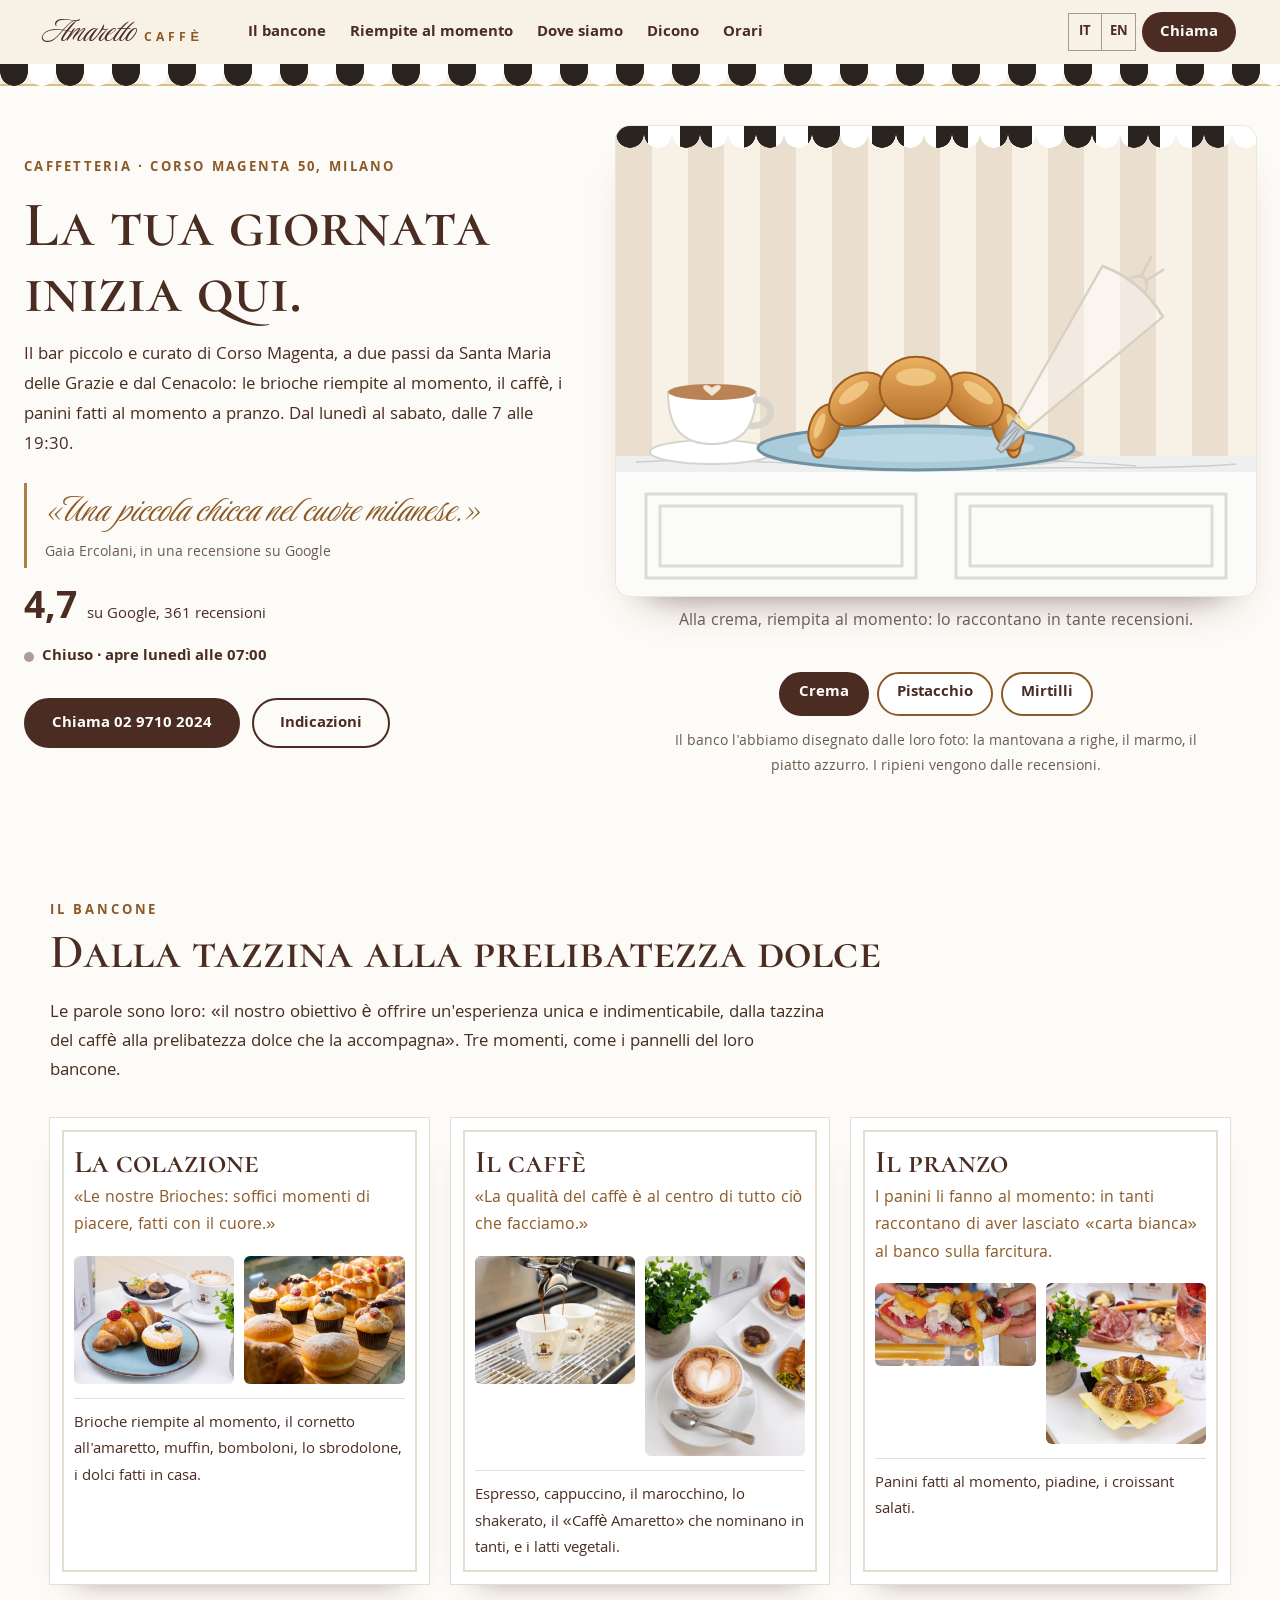
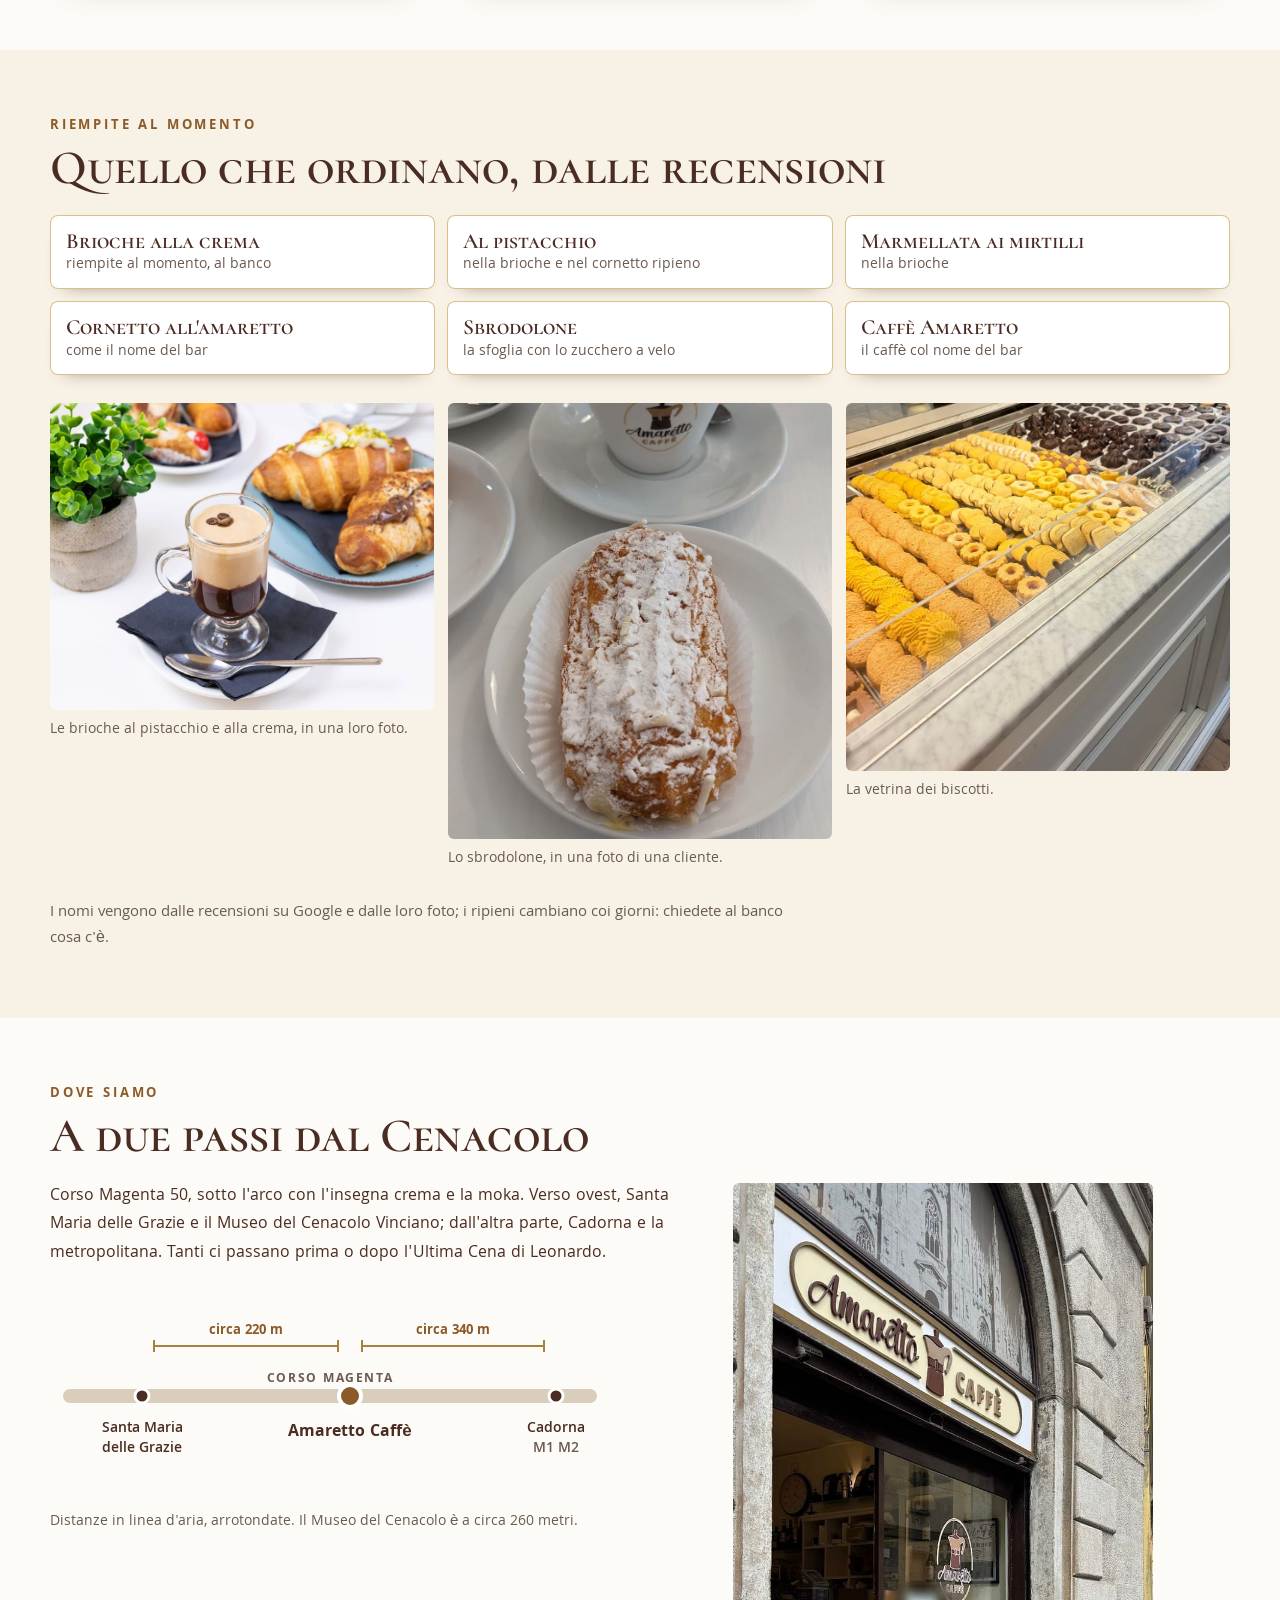
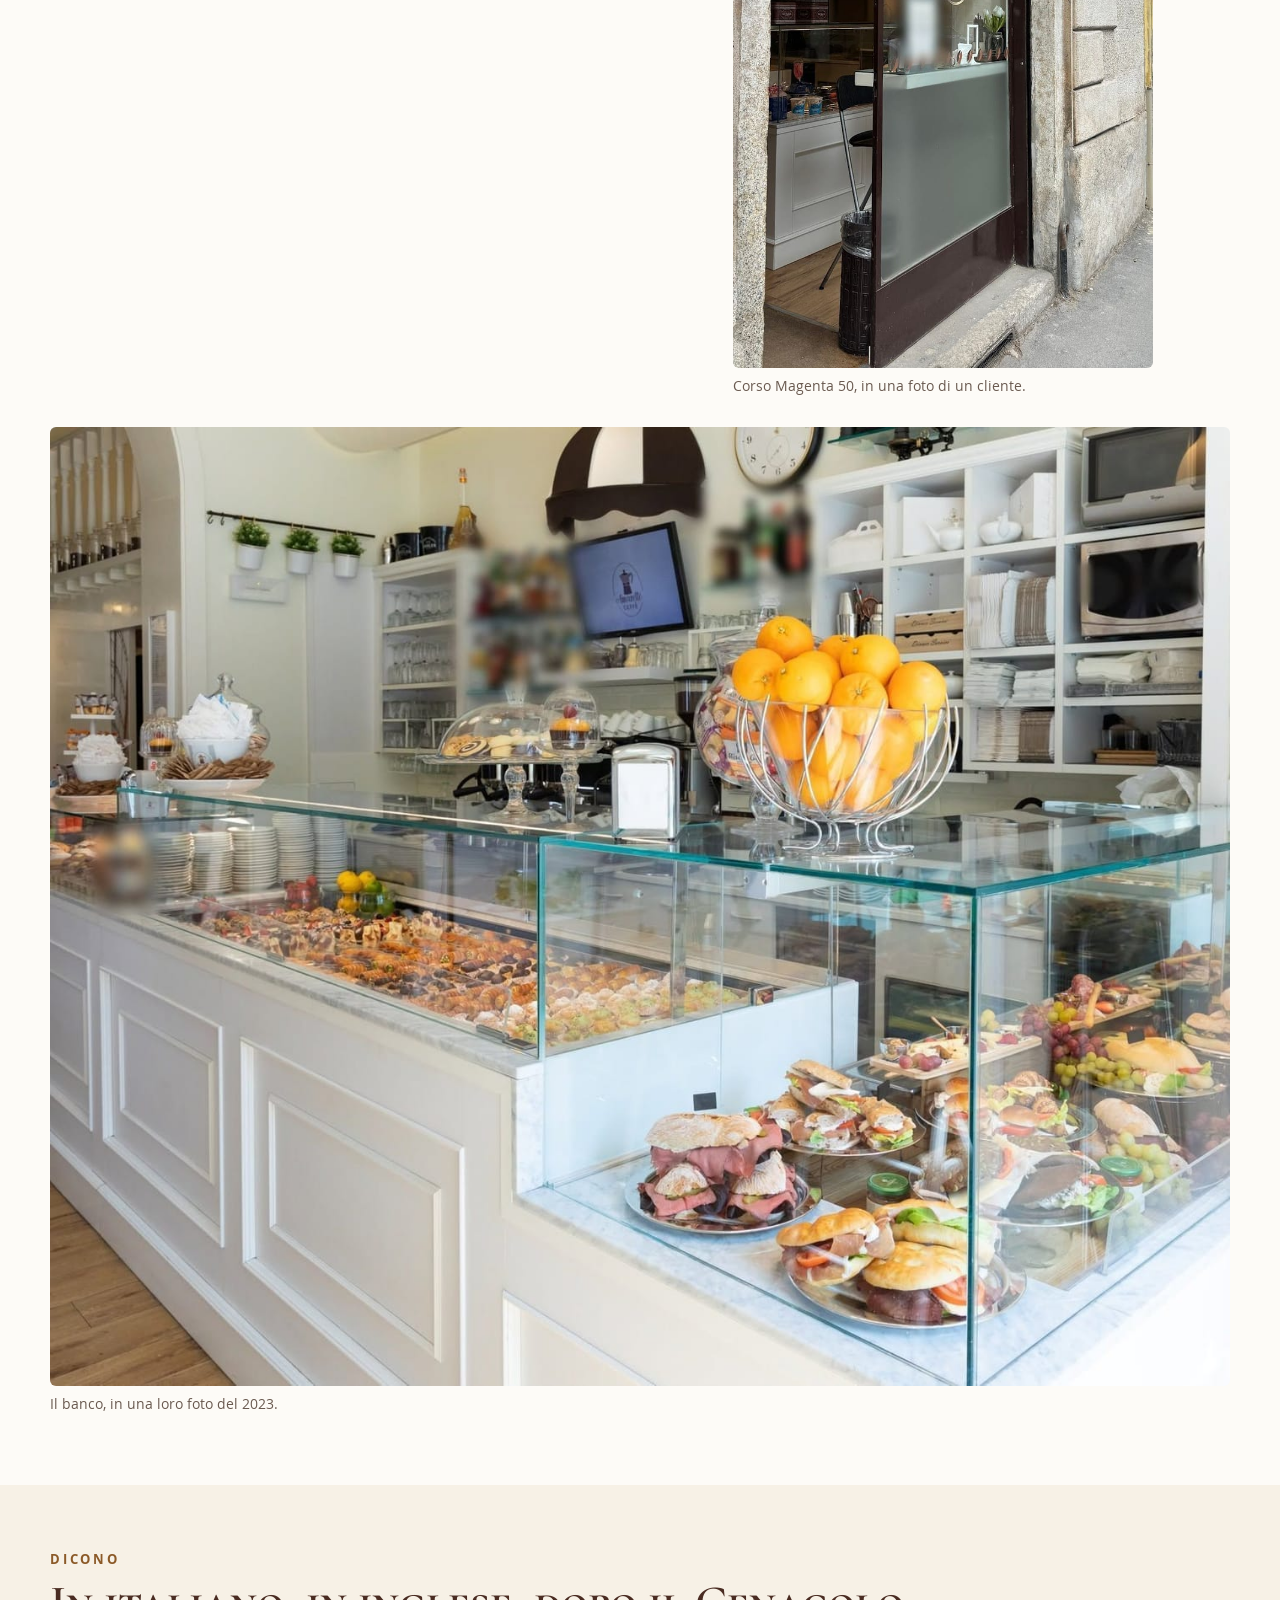
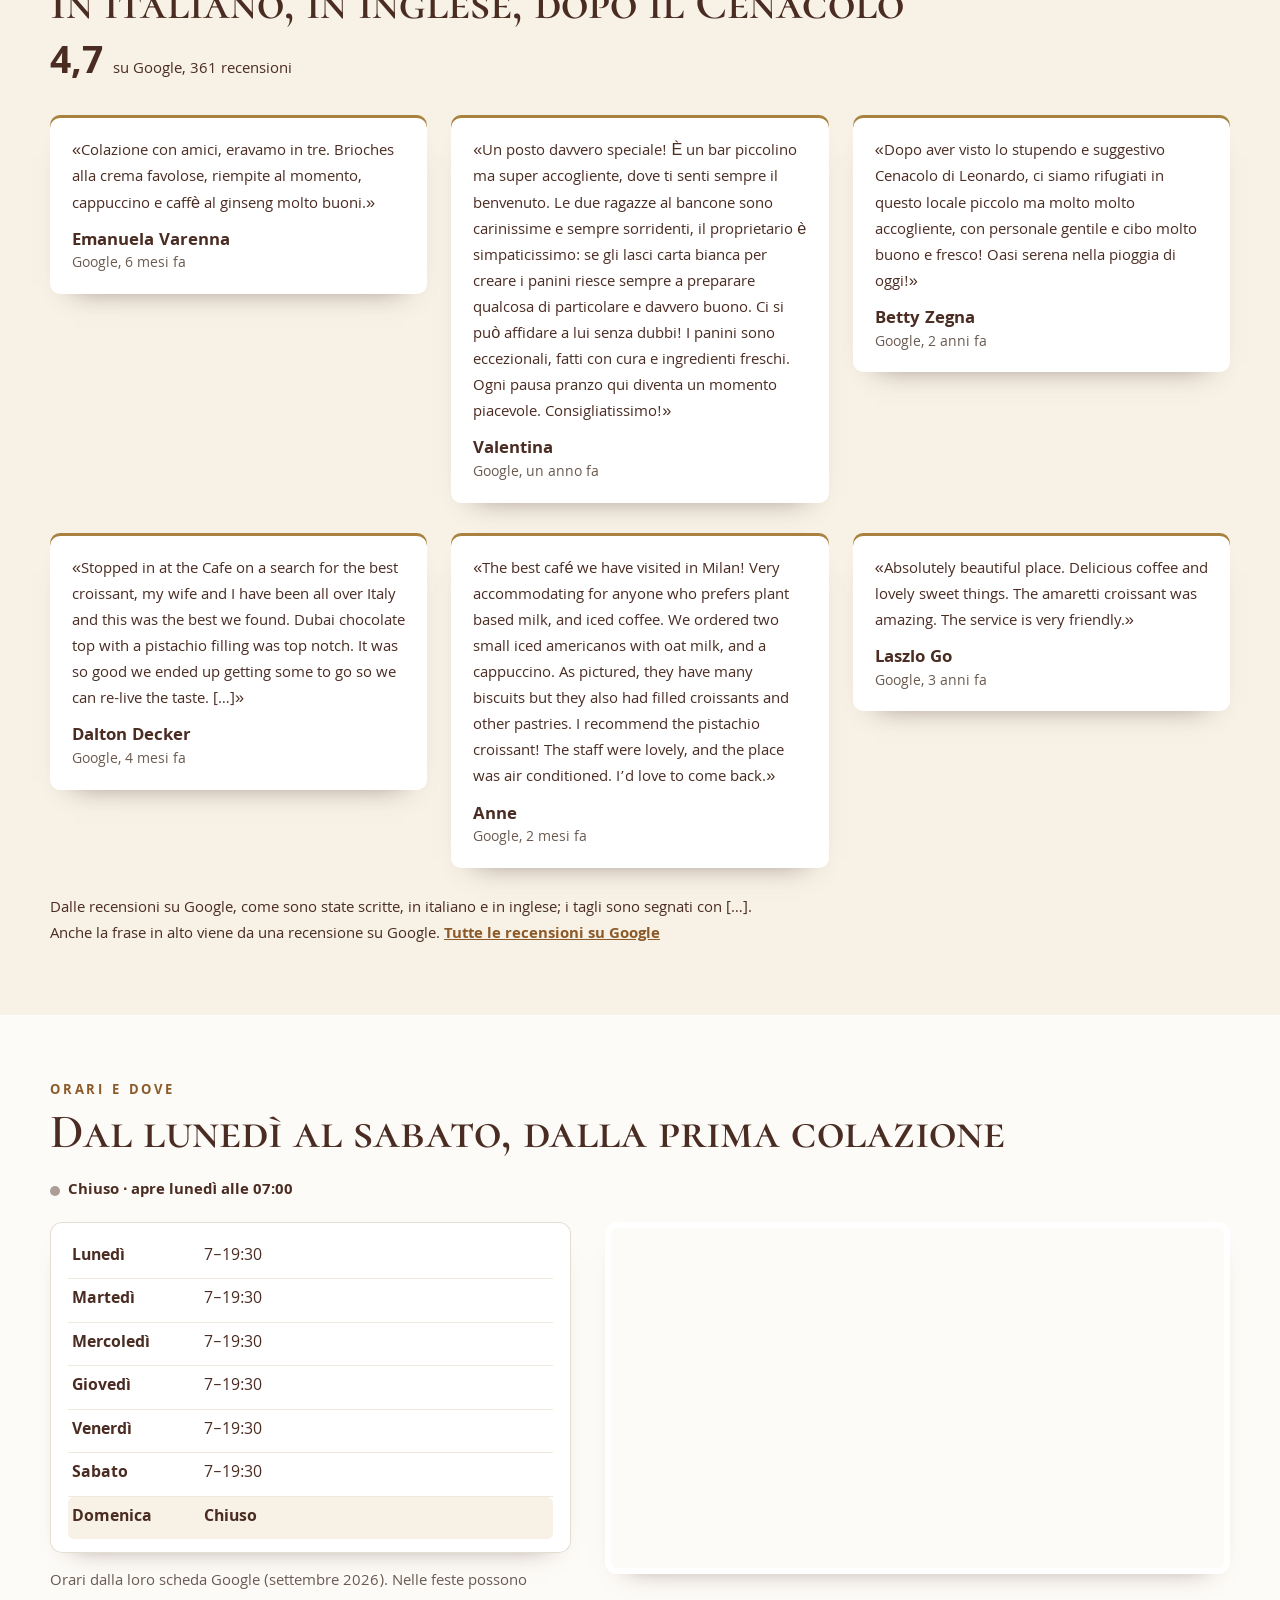
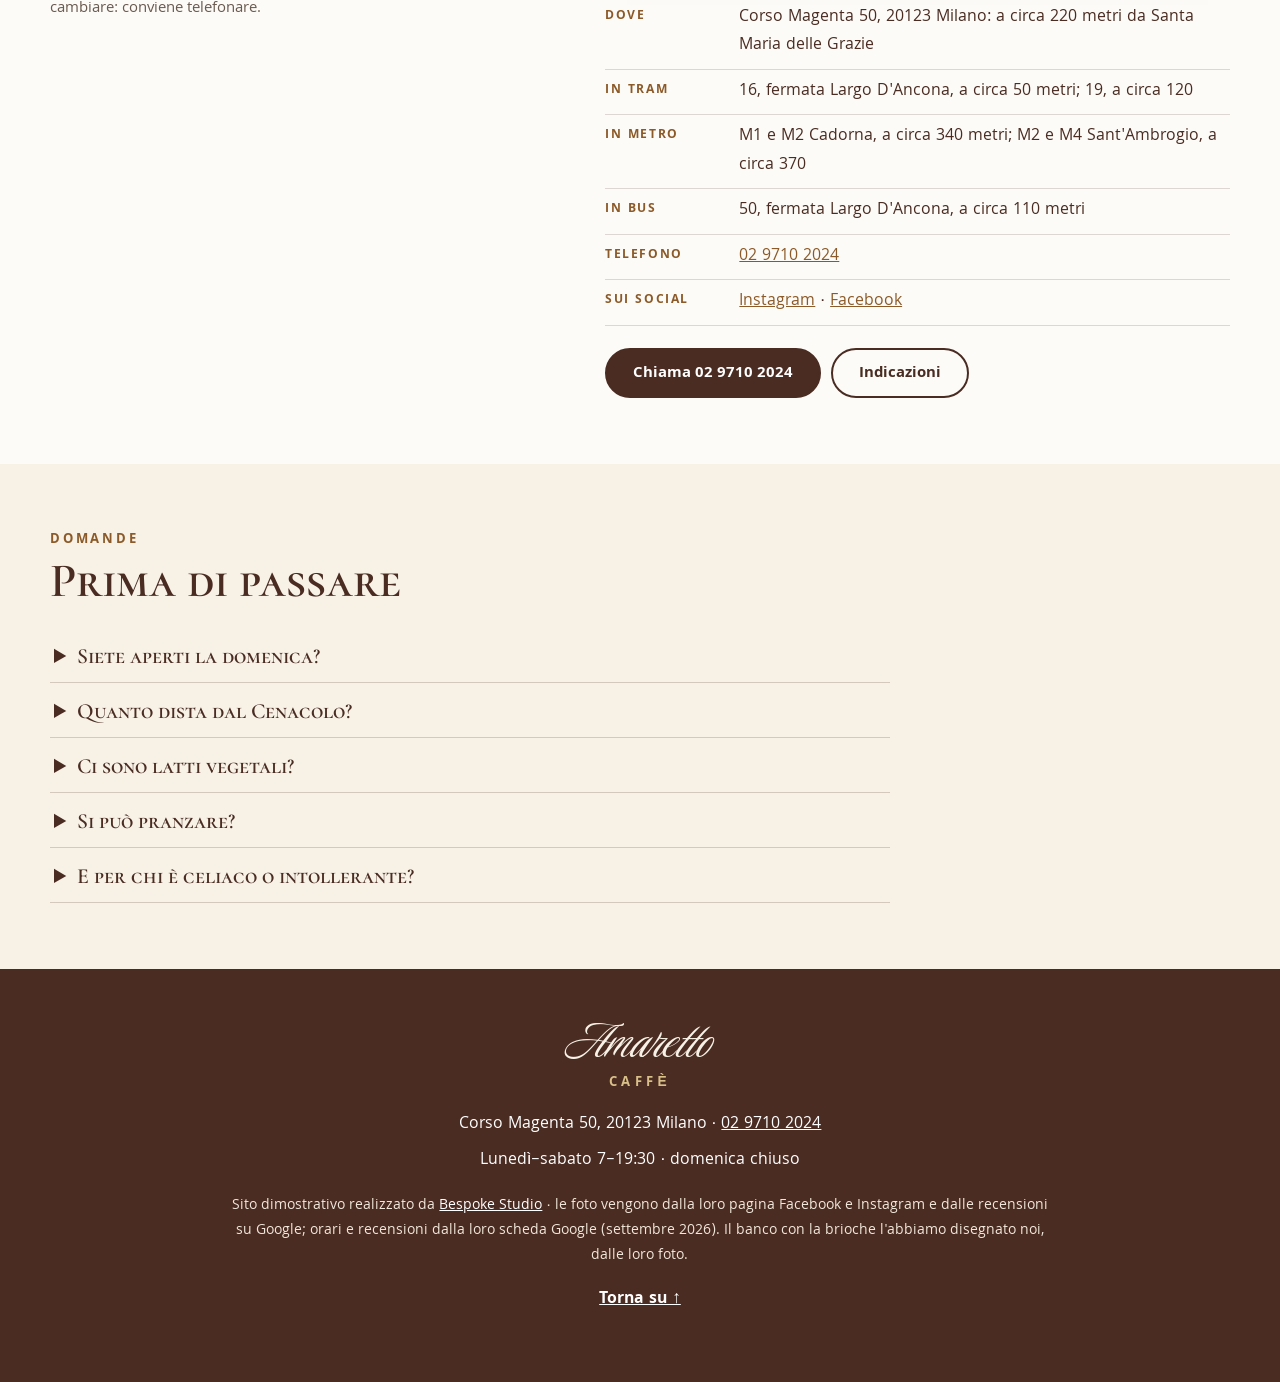
==== index.html @ 380ae561 "Amaretto Caffè, Corso Magenta 50 — riempita al momento La caffetteria di Corso Magenta, a due passi " ====
<!DOCTYPE html>
<html lang="it" class="no-js">
<head>
<meta charset="utf-8">
<meta name="viewport" content="width=device-width, initial-scale=1">
<script>(function(){var r=document.documentElement;r.classList.remove('no-js');
/* la firma: finché main.js non parte c'è il cornetto vuoto sul piatto; se il codice non arriva, dopo 2,5 s c'è il cornetto riempito */
try{if(!matchMedia('(prefers-reduced-motion: reduce)').matches){r.classList.add('firma-attesa');window.__attesaBrioche=setTimeout(function(){r.classList.remove('firma-attesa')},2500)}}catch(e){}})()</script>
<title>Amaretto Caffè — caffetteria in Corso Magenta 50, Milano</title>
<meta name="description" content="Amaretto Caffè, Corso Magenta 50, Milano, a due passi da Santa Maria delle Grazie e dal Cenacolo: colazione con le brioche riempite al momento, caffè, panini fatti al momento a pranzo. Lunedì–sabato 7–19:30, domenica chiuso. Google 4,7 su 361. Tel. 02 9710 2024.">
<link rel="canonical" href="https://rotenzark.github.io/amaretto-caffe-magenta/">
<meta property="og:type" content="website">
<meta property="og:title" content="Amaretto Caffè — la tua giornata inizia qui">
<meta property="og:description" content="La caffetteria di Corso Magenta 50, a due passi dal Cenacolo: brioche riempite al momento, caffè, panini a pranzo.">
<meta property="og:image" content="https://rotenzark.github.io/amaretto-caffe-magenta/img/og.jpg">
<meta property="og:url" content="https://rotenzark.github.io/amaretto-caffe-magenta/">
<meta property="og:locale" content="it_IT">
<meta name="twitter:card" content="summary_large_image">
<meta name="theme-color" content="#4A2C22">
<link rel="icon" href="img/favicon.svg" type="image/svg+xml">
<link rel="icon" href="img/favicon-32.png" sizes="32x32" type="image/png">
<link rel="apple-touch-icon" href="img/apple-touch-icon.png">
<link rel="preconnect" href="https://fonts.googleapis.com">
<link rel="preconnect" href="https://fonts.gstatic.com" crossorigin>
<link href="https://fonts.googleapis.com/css2?family=Luxurious+Script&amp;family=Cormorant+SC:wght@500;600;700&amp;family=Khula:wght@400;600;700&amp;display=swap" rel="stylesheet">
<link rel="stylesheet" href="css/styles.css?v=1">
<script src="https://cdn.jsdelivr.net/npm/gsap@3.12.5/dist/gsap.min.js" defer></script>
<script src="https://cdn.jsdelivr.net/npm/gsap@3.12.5/dist/ScrollTrigger.min.js" defer></script>
<script src="js/main.js?v=1" defer></script>
<script type="application/ld+json">
{"@context":"https://schema.org","@type":"CafeOrCoffeeShop","name":"Amaretto Caffè","description":"Caffetteria in Corso Magenta 50 a Milano, a due passi da Santa Maria delle Grazie e dal Cenacolo: colazione con le brioche riempite al momento, caffè, panini a pranzo.","url":"https://rotenzark.github.io/amaretto-caffe-magenta/","image":"https://rotenzark.github.io/amaretto-caffe-magenta/img/og.jpg","telephone":"+39 02 9710 2024","address":{"@type":"PostalAddress","streetAddress":"Corso Magenta 50","postalCode":"20123","addressLocality":"Milano","addressRegion":"MI","addressCountry":"IT"},"geo":{"@type":"GeoCoordinates","latitude":45.4658,"longitude":9.17394},"openingHoursSpecification":[{"@type":"OpeningHoursSpecification","dayOfWeek":["Monday","Tuesday","Wednesday","Thursday","Friday","Saturday"],"opens":"07:00","closes":"19:30"}],"aggregateRating":{"@type":"AggregateRating","ratingValue":"4.7","reviewCount":"361","bestRating":"5"},"sameAs":["https://www.instagram.com/amaretto.caffe/","https://www.facebook.com/amarettocaffemilano/"]}
</script>
<script type="application/ld+json">
{"@context":"https://schema.org","@type":"FAQPage","mainEntity":[
{"@type":"Question","name":"Siete aperti la domenica?","acceptedAnswer":{"@type":"Answer","text":"No, la domenica è chiuso. Dal lunedì al sabato apre alle 7 e chiude alle 19:30."}},
{"@type":"Question","name":"Quanto dista dal Cenacolo?","acceptedAnswer":{"@type":"Answer","text":"Santa Maria delle Grazie è a circa 220 metri e il Museo del Cenacolo Vinciano a circa 260: pochi minuti a piedi lungo Corso Magenta."}},
{"@type":"Question","name":"Ci sono latti vegetali?","acceptedAnswer":{"@type":"Answer","text":"Chi ci è stato racconta di cappuccini e caffè freddi col latte d'avena: chiedete al banco quali latti vegetali ci sono quel giorno."}},
{"@type":"Question","name":"Si può pranzare?","acceptedAnswer":{"@type":"Answer","text":"Sì: a pranzo ci sono i panini fatti al momento e le piadine, e più di un cliente racconta di aver lasciato «carta bianca» al banco sulla farcitura."}},
{"@type":"Question","name":"E per chi è celiaco o intollerante?","acceptedAnswer":{"@type":"Answer","text":"Una recensione segnala biscotti senza glutine. Per allergie e intolleranze chiedete a loro, al banco o al telefono."}}
]}
</script>
</head>
<body>

<a class="salta" href="#contenuto" data-i18n="m.salta">Vai al contenuto</a>

<header class="testata" id="testata">
  <div class="testata__dentro">
    <a class="marchio" href="#inizio" aria-label="Amaretto Caffè: torna all'inizio" data-i18n-aria="m.top">
      <span class="marchio__nome" aria-hidden="true">Amaretto</span>
      <span class="marchio__sotto" aria-hidden="true">Caffè</span>
    </a>
    <nav id="mainNav" class="voci" aria-label="Le sezioni" data-i18n-aria="m.nav">
      <a href="#bancone" data-i18n="n.bancone">Il bancone</a>
      <a href="#ripieni" data-i18n="n.ripieni">Riempite al momento</a>
      <a href="#cenacolo" data-i18n="n.cenacolo">Dove siamo</a>
      <a href="#dicono" data-i18n="n.dicono">Dicono</a>
      <a href="#orari" data-i18n="n.orari">Orari</a>
    </nav>
    <div class="testata__azioni">
      <div class="lingue" role="group" aria-label="Lingua" data-i18n-aria="m.lingua">
        <button type="button" data-lang="it" aria-pressed="true">IT</button>
        <button type="button" data-lang="en" aria-pressed="false">EN</button>
      </div>
      <a class="chiama" href="tel:+390297102024"><span data-i18n="t.chiama">Chiama</span></a>
      <button id="burger" class="burger" type="button" aria-expanded="false" aria-controls="menuMobile" aria-label="Apri il menu" data-i18n-aria="m.menu"><span></span><span></span><span></span></button>
    </div>
  </div>
  <div class="mantovana" aria-hidden="true"></div>
</header>

<nav id="menuMobile" class="menu-mobile" hidden aria-label="Le sezioni" data-i18n-aria="m.nav">
  <a href="#bancone" data-i18n="n.bancone">Il bancone</a>
  <a href="#ripieni" data-i18n="n.ripieni">Riempite al momento</a>
  <a href="#cenacolo" data-i18n="n.cenacolo">Dove siamo</a>
  <a href="#dicono" data-i18n="n.dicono">Dicono</a>
  <a href="#orari" data-i18n="n.orari">Orari</a>
  <a href="#domande" data-i18n="n.domande">Domande</a>
  <a class="menu-mobile__tel" href="tel:+390297102024"><span data-i18n="t.chiama">Chiama</span> <span class="intero">02 9710 2024</span></a>
</nav>

<main id="contenuto">

  <!-- ══════ L'APERTURA ══════ -->
  <section id="inizio" class="apertura" aria-labelledby="titolo">
    <div class="apertura__testo">
      <p class="apertura__sopra" data-i18n="h.sopra">Caffetteria · Corso Magenta 50, Milano</p>
      <h1 id="titolo" class="apertura__titolo" data-i18n="h.titolo">La tua giornata inizia qui.</h1>
      <p class="apertura__frase" data-i18n="h.testo">Il bar piccolo e curato di Corso Magenta, a due passi da Santa Maria delle Grazie e dal Cenacolo: le brioche riempite al momento, il caffè, i panini fatti al momento a pranzo. Dal lunedì al sabato, dalle 7 alle 19:30.</p>
      <blockquote class="citazione">
        <p>«Una piccola chicca nel cuore milanese.»</p>
        <footer data-i18n="h.chi">Gaia Ercolani, in una recensione su Google</footer>
      </blockquote>
      <p class="voto"><b class="voto__n">4,7</b> <span class="voto__su" data-i18n="h.google">su Google, 361 recensioni</span></p>
      <p class="stato" id="orarioStato">Dal lunedì al sabato, 7–19:30</p>
      <div class="apertura__azioni">
        <a class="bottone bottone--pieno" href="tel:+390297102024"><span data-i18n="t.chiama">Chiama</span>&nbsp;<span class="intero">02 9710 2024</span></a>
        <a class="bottone bottone--vuoto" href="https://www.google.com/maps/dir/?api=1&amp;destination=Amaretto+Caff%C3%A8%2C+Corso+Magenta+50%2C+20123+Milano" target="_blank" rel="noopener" data-i18n="t.indicazioni">Indicazioni</a>
      </div>
    </div>
    <div class="apertura__firma">
      <figure class="riempita" id="riempita-firma" data-modo="0" data-firma="fatta">
<!--BRIOCHE--><svg class="brioche__svg" id="briocheSvg" viewBox="0 0 640 470" role="img" aria-labelledby="briocheTitolo briocheDesc">
        <title id="briocheTitolo" data-i18n="p.titolo">Riempita al momento</title>
        <desc id="briocheDesc" data-i18n="p.desc">Il loro banco, sotto la mantovana a righe nere e bianche: sul piatto azzurro un cornetto; la sac à poche arriva dall'alto, il beccuccio entra nella punta, la sacca si stringe e si svuota e il cornetto si gonfia appena; poi sulla punta resta una goccia di ripieno e sopra cade la copertura. Tre ripieni dalle recensioni: crema, pistacchio, marmellata ai mirtilli.</desc>
        <defs>
          <linearGradient id="briocheSfoglia" x1="0" x2="0" y1="0" y2="1"><stop offset="0" stop-color="#EAB060"/><stop offset="1" stop-color="#B8742E"/></linearGradient>
          <clipPath id="briocheSacca"><path d="M-9 -30 L-50 -208 Q0 -222 50 -208 L9 -30 Z"/></clipPath>
          <clipPath id="briocheFestoni"><path d="M0 0 H640 V40 A16 16 0 0 1 608 40 A16 16 0 0 1 576 40 A16 16 0 0 1 544 40 A16 16 0 0 1 512 40 A16 16 0 0 1 480 40 A16 16 0 0 1 448 40 A16 16 0 0 1 416 40 A16 16 0 0 1 384 40 A16 16 0 0 1 352 40 A16 16 0 0 1 320 40 A16 16 0 0 1 288 40 A16 16 0 0 1 256 40 A16 16 0 0 1 224 40 A16 16 0 0 1 192 40 A16 16 0 0 1 160 40 A16 16 0 0 1 128 40 A16 16 0 0 1 96 40 A16 16 0 0 1 64 40 A16 16 0 0 1 32 40 A16 16 0 0 1 0 40 Z"/></clipPath>
        </defs>
        <rect class="parete" x="0" y="0" width="640" height="330"/>
        <rect x="0" y="0" width="36" height="330" class="parete__striscia"/><rect x="72" y="0" width="36" height="330" class="parete__striscia"/><rect x="144" y="0" width="36" height="330" class="parete__striscia"/><rect x="216" y="0" width="36" height="330" class="parete__striscia"/><rect x="288" y="0" width="36" height="330" class="parete__striscia"/><rect x="360" y="0" width="36" height="330" class="parete__striscia"/><rect x="432" y="0" width="36" height="330" class="parete__striscia"/><rect x="504" y="0" width="36" height="330" class="parete__striscia"/><rect x="576" y="0" width="36" height="330" class="parete__striscia"/>
        <g class="mantovana" clip-path="url(#briocheFestoni)"><rect x="0" y="0" width="640" height="60" class="mantovana__bianco"/><g class="mantovana__nero"><rect x="0" y="0" width="32" height="60"/><rect x="64" y="0" width="32" height="60"/><rect x="128" y="0" width="32" height="60"/><rect x="192" y="0" width="32" height="60"/><rect x="256" y="0" width="32" height="60"/><rect x="320" y="0" width="32" height="60"/><rect x="384" y="0" width="32" height="60"/><rect x="448" y="0" width="32" height="60"/><rect x="512" y="0" width="32" height="60"/><rect x="576" y="0" width="32" height="60"/></g></g>
        <rect class="piano" x="0" y="330" width="640" height="16"/>
        <path class="piano__vena" d="M20 336 C120 330 180 342 260 336 S420 332 520 340 M380 344 C440 338 520 346 620 338"/>
        <rect class="bancone" x="0" y="346" width="640" height="124"/>
        <path class="bancone__pannelli" d="M30 368 H300 V452 H30 Z M44 380 H286 V440 H44 Z M340 368 H610 V452 H340 Z M354 380 H596 V440 H354 Z"/>
        <g class="tazza" aria-hidden="true">
          <ellipse class="tazza__piattino" cx="96" cy="326" rx="62" ry="12"/>
          <path class="tazza__corpo" d="M52 266 H140 C140 304 124 318 96 318 C68 318 52 304 52 266 Z"/>
          <path class="tazza__manico" d="M140 274 C160 274 160 300 136 300"/>
          <ellipse class="tazza__caffe" cx="96" cy="266" rx="44" ry="8"/>
          <path class="tazza__cuore" d="M96 270 C88 264 84 260 90 259 C93 259 96 262 96 262 C96 262 99 259 102 259 C108 260 104 264 96 270 Z"/>
        </g>
        <g class="banco" transform="translate(0 0)">
          <ellipse class="piatto__ombra" cx="306" cy="328" rx="160" ry="16"/>
          <ellipse class="piatto" cx="300" cy="322" rx="158" ry="22"/>
          <ellipse class="piatto__fondo" cx="300" cy="322" rx="118" ry="14"/>
          <g transform="translate(300 318)">
            <g class="gonfio" transform="scale(1.04)">
              <ellipse class="sfoglia" cx="-93.77" cy="-0.05" rx="13" ry="7" transform="rotate(-86 -93.77 -0.05)"/><ellipse class="luce" cx="-93.77" cy="-2.5" rx="7.15" ry="1.96" transform="rotate(-86 -93.77 -0.05)"/><ellipse class="sfoglia" cx="93.77" cy="-0.05" rx="13" ry="7" transform="rotate(86 93.77 -0.05)"/><ellipse class="luce" cx="93.77" cy="-2.5" rx="7.15" ry="1.96" transform="rotate(86 93.77 -0.05)"/><ellipse class="sfoglia" cx="-88.33" cy="-15.84" rx="23" ry="14" transform="rotate(-70 -88.33 -15.84)"/><ellipse class="luce" cx="-88.33" cy="-20.74" rx="12.65" ry="3.92" transform="rotate(-70 -88.33 -15.84)"/><ellipse class="sfoglia" cx="88.33" cy="-15.84" rx="23" ry="14" transform="rotate(70 88.33 -15.84)"/><ellipse class="luce" cx="88.33" cy="-20.74" rx="12.65" ry="3.92" transform="rotate(70 88.33 -15.84)"/><ellipse class="sfoglia" cx="-55.25" cy="-42.92" rx="31" ry="23" transform="rotate(-36 -55.25 -42.92)"/><ellipse class="luce" cx="-55.25" cy="-50.97" rx="17.05" ry="6.44" transform="rotate(-36 -55.25 -42.92)"/><ellipse class="sfoglia" cx="55.25" cy="-42.92" rx="31" ry="23" transform="rotate(36 55.25 -42.92)"/><ellipse class="luce" cx="55.25" cy="-50.97" rx="17.05" ry="6.44" transform="rotate(36 55.25 -42.92)"/><ellipse class="sfoglia" cx="0" cy="-54" rx="35" ry="30" transform="rotate(0 0 -54)"/><ellipse class="luce" cx="0" cy="-64.5" rx="19.25" ry="8.4" transform="rotate(0 0 -54)"/>
            </g>
            <g class="copertura gusto copertura--zucchero" data-m="0" opacity="1" transform="translate(0 0)"><g class="zucchero"><circle cx="-68.64" cy="-54.23" r="2.14"/><circle cx="-54.51" cy="-58.2" r="1.93"/><circle cx="42.6" cy="-55.07" r="1.65"/><circle cx="15.73" cy="-63.54" r="2.01"/><circle cx="-64.29" cy="-44.75" r="2.82"/><circle cx="-16.01" cy="-61.08" r="2.31"/><circle cx="-11.21" cy="-66.45" r="1.84"/><circle cx="-94.74" cy="-37.5" r="2.15"/><circle cx="-108.03" cy="-21.78" r="1.68"/><circle cx="38.19" cy="-56.28" r="2.4"/><circle cx="-45.21" cy="-60.25" r="2.6"/><circle cx="50.47" cy="-59.93" r="1.9"/><circle cx="-74.43" cy="-40.32" r="1.8"/><circle cx="-100.75" cy="-28.77" r="1.73"/><circle cx="-86.67" cy="-33.67" r="1.96"/><circle cx="-88.56" cy="-43.33" r="1.47"/><circle cx="-37.79" cy="-60.48" r="2.05"/><circle cx="72.19" cy="-51.61" r="2.58"/><circle cx="4.23" cy="-65.33" r="2.72"/><circle cx="-90.04" cy="-29.52" r="2.13"/><circle cx="-79.01" cy="-40.88" r="1.62"/><circle cx="-100.06" cy="-36.87" r="2.14"/><circle cx="37.91" cy="-62.55" r="2"/><circle cx="9.43" cy="-60.83" r="2.41"/><circle cx="-50.64" cy="-58.03" r="2.96"/><circle cx="13.09" cy="-68.03" r="2.73"/><circle cx="-109.69" cy="-26.22" r="2.73"/><circle cx="82.66" cy="-42.1" r="1.58"/><circle cx="42.38" cy="-60.51" r="1.58"/><circle cx="-87.65" cy="-37.1" r="1.54"/><circle cx="-95.78" cy="-33.31" r="2.36"/><circle cx="-77.63" cy="-39.54" r="1.66"/><circle cx="56.49" cy="-49.29" r="2.99"/><circle cx="-102.73" cy="-31.34" r="2.29"/><circle cx="18.15" cy="-58.05" r="2.25"/><circle cx="94.94" cy="-29.79" r="1.62"/><circle cx="83.33" cy="-48.04" r="1.63"/><circle cx="81.2" cy="-42.82" r="2.95"/><circle cx="-36.46" cy="-55.93" r="1.69"/><circle cx="-12.68" cy="-66.32" r="1.57"/><circle cx="65.79" cy="-54.14" r="2.89"/><circle cx="-63.07" cy="-52.25" r="2.61"/><circle cx="65.1" cy="-52.6" r="1.95"/><circle cx="-75.34" cy="-43.69" r="1.65"/><circle cx="-92.46" cy="-21.38" r="1.51"/><circle cx="103.3" cy="-31.4" r="1.95"/><circle cx="-92.18" cy="-36.55" r="2.4"/><circle cx="-5.07" cy="-62.14" r="1.41"/><circle cx="93.27" cy="-41.08" r="2.96"/><circle cx="-4.68" cy="-62.54" r="2.5"/><circle cx="-23.53" cy="-56.65" r="2.15"/><circle cx="91.58" cy="-26.32" r="2.9"/><circle cx="-62.06" cy="-46.26" r="1.98"/><circle cx="-101.83" cy="-29.12" r="2.39"/></g></g>
            <g class="copertura gusto copertura--pistacchio" data-m="1" opacity="1" transform="translate(0 0)"><path class="striscia" d="M-98.44 -31.07 L-93.12 -36.23 L-87.08 -41.08 L-80.38 -45.6 L-73.07 -49.73 L-65.2 -53.45 L-56.84 -56.74 L-48.04 -59.57 L-38.88 -61.91 L-29.42 -63.75 L-19.74 -65.07 L-9.91 -65.87 L0 -66.14 L9.91 -65.87 L19.74 -65.07 L29.42 -63.75 L38.88 -61.91 L48.04 -59.57 L56.84 -56.74 L65.2 -53.45 L73.07 -49.73 L80.38 -45.6 L87.08 -41.08 L93.12 -36.23 L98.44 -31.07" pathLength="1" stroke-dasharray="1 2" stroke-dashoffset="0"/><g class="granella"><rect x="-59.74" y="-55.97" width="3.06" height="3.11" rx="0.8" transform="rotate(-10 -59.74 -55.97)"/><rect x="16.97" y="-67.84" width="4.03" height="3.43" rx="0.8" transform="rotate(37 16.97 -67.84)"/><rect x="43.03" y="-58.31" width="2.55" height="3.46" rx="0.8" transform="rotate(-1 43.03 -58.31)"/><rect x="47.62" y="-59.22" width="4.16" height="3.1" rx="0.8" transform="rotate(34 47.62 -59.22)"/><rect x="-80.47" y="-40.33" width="3.66" height="3.94" rx="0.8" transform="rotate(26 -80.47 -40.33)"/><rect x="80.75" y="-44.55" width="2.46" height="3.78" rx="0.8" transform="rotate(36 80.75 -44.55)"/><rect x="-13.92" y="-68.62" width="3.67" height="3.86" rx="0.8" transform="rotate(2 -13.92 -68.62)"/><rect x="60.75" y="-52.34" width="4.74" height="3.08" rx="0.8" transform="rotate(-33 60.75 -52.34)"/><rect x="69.83" y="-51.44" width="2.47" height="2.35" rx="0.8" transform="rotate(6 69.83 -51.44)"/><rect x="-81.41" y="-47.54" width="3.02" height="2.89" rx="0.8" transform="rotate(-39 -81.41 -47.54)"/><rect x="62.32" y="-58.76" width="2.69" height="2.42" rx="0.8" transform="rotate(-35 62.32 -58.76)"/><rect x="-4.46" y="-67.54" width="2.48" height="2.74" rx="0.8" transform="rotate(38 -4.46 -67.54)"/><rect x="44.54" y="-58.78" width="2.76" height="2.37" rx="0.8" transform="rotate(-19 44.54 -58.78)"/><rect x="-94.34" y="-39.95" width="3.19" height="3.57" rx="0.8" transform="rotate(-21 -94.34 -39.95)"/><rect x="94.68" y="-31.46" width="4.42" height="2.54" rx="0.8" transform="rotate(27 94.68 -31.46)"/><rect x="1.95" y="-63.18" width="4.52" height="2.17" rx="0.8" transform="rotate(23 1.95 -63.18)"/><rect x="-75.18" y="-48.19" width="3.52" height="3.04" rx="0.8" transform="rotate(-9 -75.18 -48.19)"/><rect x="-66.58" y="-52.96" width="3.13" height="3.46" rx="0.8" transform="rotate(26 -66.58 -52.96)"/><rect x="-92.29" y="-44.97" width="2.7" height="3.45" rx="0.8" transform="rotate(-32 -92.29 -44.97)"/><rect x="68.59" y="-54.47" width="3.03" height="3.85" rx="0.8" transform="rotate(30 68.59 -54.47)"/><rect x="0.84" y="-63.78" width="3.56" height="3.43" rx="0.8" transform="rotate(8 0.84 -63.78)"/><rect x="-63.63" y="-57.41" width="4.62" height="2.77" rx="0.8" transform="rotate(-32 -63.63 -57.41)"/><rect x="94.29" y="-40.29" width="3.75" height="3.3" rx="0.8" transform="rotate(29 94.29 -40.29)"/><rect x="-34.48" y="-60.64" width="4.42" height="2.76" rx="0.8" transform="rotate(-29 -34.48 -60.64)"/><rect x="-31.26" y="-66.56" width="4.01" height="2.88" rx="0.8" transform="rotate(-30 -31.26 -66.56)"/><rect x="-98.62" y="-40.12" width="3.35" height="4" rx="0.8" transform="rotate(-20 -98.62 -40.12)"/><rect x="-92.15" y="-42.47" width="2.65" height="2.12" rx="0.8" transform="rotate(5 -92.15 -42.47)"/><rect x="89.89" y="-31.98" width="2.61" height="3.39" rx="0.8" transform="rotate(37 89.89 -31.98)"/></g></g>
            <g class="copertura gusto copertura--zucchero" data-m="2" opacity="1" transform="translate(0 0)"><g class="zucchero"><circle cx="-59.09" cy="-47.55" r="1.47"/><circle cx="70.66" cy="-40.91" r="2.68"/><circle cx="48.87" cy="-50.79" r="1.84"/><circle cx="-38.69" cy="-64.47" r="2.95"/><circle cx="89.23" cy="-33.82" r="1.54"/><circle cx="99.19" cy="-24.65" r="2.65"/><circle cx="34.65" cy="-55.99" r="2.92"/><circle cx="96.82" cy="-19.51" r="2.15"/><circle cx="43.29" cy="-64.71" r="2.3"/><circle cx="-29.21" cy="-62.43" r="1.83"/><circle cx="16.74" cy="-67.39" r="1.77"/><circle cx="-76.07" cy="-42.13" r="1.77"/><circle cx="-83.14" cy="-43.62" r="2.73"/><circle cx="-97.44" cy="-38.05" r="2.46"/><circle cx="89.95" cy="-25.57" r="2.69"/><circle cx="-84.11" cy="-38.26" r="2.09"/><circle cx="7.57" cy="-63.89" r="1.56"/><circle cx="76.14" cy="-44.72" r="2.49"/><circle cx="29.55" cy="-59.87" r="1.94"/><circle cx="102.26" cy="-22.01" r="2.18"/><circle cx="-65.72" cy="-45.64" r="1.61"/><circle cx="-58.89" cy="-54.08" r="2.49"/><circle cx="81.83" cy="-48.86" r="1.72"/><circle cx="98.86" cy="-31.36" r="2.75"/><circle cx="-70.07" cy="-55.16" r="2.5"/><circle cx="-7.67" cy="-62.41" r="2.68"/><circle cx="-86.36" cy="-40.09" r="2.2"/><circle cx="94.85" cy="-26.18" r="2.87"/><circle cx="-94.09" cy="-38.17" r="2.62"/><circle cx="-18.53" cy="-69.03" r="2.28"/><circle cx="-85.11" cy="-34.7" r="2.4"/><circle cx="-57.43" cy="-60.91" r="2.06"/><circle cx="13.71" cy="-61.72" r="2.76"/><circle cx="45.18" cy="-53.33" r="2.68"/><circle cx="-45" cy="-56.18" r="2.46"/><circle cx="13.33" cy="-69.47" r="2.31"/><circle cx="94.26" cy="-26.26" r="2.53"/><circle cx="40.3" cy="-59.44" r="1.93"/><circle cx="-35.34" cy="-61.09" r="1.77"/><circle cx="-84.38" cy="-30.75" r="1.69"/><circle cx="-108.25" cy="-21.05" r="1.88"/><circle cx="34.96" cy="-63.45" r="2"/><circle cx="-74.46" cy="-39.85" r="2.45"/><circle cx="-53.68" cy="-59.74" r="2.04"/><circle cx="-75.36" cy="-38.72" r="1.48"/><circle cx="95.12" cy="-19.92" r="2.71"/><circle cx="-55.02" cy="-51.85" r="2.31"/><circle cx="36.11" cy="-58.25" r="2.4"/><circle cx="31.63" cy="-57.58" r="2.09"/><circle cx="69.13" cy="-46.7" r="2.94"/><circle cx="-67.41" cy="-47.39" r="1.89"/><circle cx="28.88" cy="-62.56" r="3"/><circle cx="-78.69" cy="-39.56" r="2.36"/><circle cx="-95.97" cy="-20.02" r="1.51"/></g></g>
          </g>
          <g transform="translate(392 314)">
            <g class="goccia gusto" data-m="0" transform="scale(1)"><path d="M-12 3 C-17 -8 -10 -19 0 -20 C10 -19 17 -8 12 3 C7 7 -7 7 -12 3 Z" fill="#F1CF66" stroke="#C9A43A" stroke-width="1.6"/><ellipse cx="-4" cy="-12" rx="4" ry="2.4" fill="#FFFFFF" opacity=".55"/></g>
            <g class="goccia gusto" data-m="1" transform="scale(1)"><path d="M-12 3 C-17 -8 -10 -19 0 -20 C10 -19 17 -8 12 3 C7 7 -7 7 -12 3 Z" fill="#9DBB5B" stroke="#6E8C35" stroke-width="1.6"/><ellipse cx="-4" cy="-12" rx="4" ry="2.4" fill="#FFFFFF" opacity=".55"/></g>
            <g class="goccia gusto" data-m="2" transform="scale(1)"><path d="M-12 3 C-17 -8 -10 -19 0 -20 C10 -19 17 -8 12 3 C7 7 -7 7 -12 3 Z" fill="#5E3A70" stroke="#3E2150" stroke-width="1.6"/><ellipse cx="-4" cy="-12" rx="4" ry="2.4" fill="#FFFFFF" opacity=".55"/></g>
          </g>
        </g>
        <g class="sacca" transform="translate(300 -300)">
          <g transform="translate(392 314) rotate(40)">
            <g class="sacca__corpo" transform="scale(0.78 1)">
              <g clip-path="url(#briocheSacca)">
                <rect class="sacca__pieno gusto" data-m="0" x="-60" y="-214" width="120" height="186" fill="#F1CF66" transform="translate(0 184)"/>
                <rect class="sacca__pieno gusto" data-m="1" x="-60" y="-214" width="120" height="186" fill="#9DBB5B" transform="translate(0 184)"/>
                <rect class="sacca__pieno gusto" data-m="2" x="-60" y="-214" width="120" height="186" fill="#5E3A70" transform="translate(0 184)"/>
              </g>
              <path class="sacca__tela" d="M-9 -30 L-50 -208 Q0 -222 50 -208 L9 -30 Z"/>
              <path class="sacca__nodo" d="M-14 -214 C-6 -230 6 -230 14 -214 M-4 -224 L-10 -246 M4 -224 L12 -244"/>
            </g>
            <path class="sacca__beccuccio" d="M-3 0 L3 0 L9 -32 L-9 -32 Z"/>
            <path class="sacca__righe" d="M-5 -8 L-2 -30 M0 -6 L0 -30 M5 -8 L2 -30"/>
          </g>
        </g>
      </svg><!--/BRIOCHE-->
        <figcaption class="riempita__didascalia">
          <span class="riempita__d" data-m="0" data-i18n="p.d0">Alla crema, riempita al momento: lo raccontano in tante recensioni.</span>
          <span class="riempita__d" data-m="1" data-i18n="p.d1">Al pistacchio, con la granella sopra.</span>
          <span class="riempita__d" data-m="2" data-i18n="p.d2">Alla marmellata di mirtilli.</span>
        </figcaption>
        <div class="riempita__modi" role="group" aria-label="Quale ripieno" data-i18n-aria="p.modi">
          <button type="button" data-modo="0" aria-pressed="true" data-i18n="p.b0">Crema</button>
          <button type="button" data-modo="1" aria-pressed="false" data-i18n="p.b1">Pistacchio</button>
          <button type="button" data-modo="2" aria-pressed="false" data-i18n="p.b2">Mirtilli</button>
        </div>
        <p class="visually-hidden" id="briocheLeggi" aria-live="polite"></p>
      </figure>
      <p class="apertura__nota" data-i18n="p.nota">Il banco l'abbiamo disegnato dalle loro foto: la mantovana a righe, il marmo, il piatto azzurro. I ripieni vengono dalle recensioni.</p>
    </div>
  </section>

  <!-- ══════ IL BANCONE: tre pannelli ══════ -->
  <section id="bancone" class="capitolo" aria-labelledby="banconeT">
    <p class="etichetta" data-i18n="b.etichetta">Il bancone</p>
    <h2 id="banconeT" class="capitolo__titolo" data-i18n="b.titolo">Dalla tazzina alla prelibatezza dolce</h2>
    <p class="capitolo__sotto" data-i18n="b.sotto">Le parole sono loro: «il nostro obiettivo è offrire un'esperienza unica e indimenticabile, dalla tazzina del caffè alla prelibatezza dolce che la accompagna». Tre momenti, come i pannelli del loro bancone.</p>
    <div class="pannelli">
      <article class="pannello reveal">
        <h3 class="pannello__titolo" data-i18n="b.p1">La colazione</h3>
        <p class="pannello__loro" data-i18n="b.p1l">«Le nostre Brioches: soffici momenti di piacere, fatti con il cuore.»</p>
        <div class="pannello__foto">
          <button type="button" class="foto" data-full="img/colazione.jpg" aria-label="Ingrandisci la foto" data-i18n-aria="m.ingrandisci"><img src="img/colazione.jpg" width="1100" height="880" alt="La brioche coi frutti rossi, il muffin ai mirtilli sul piatto azzurro e il cappuccino nella tazza col loro logo." data-i18n-alt="a.colazione"></button>
          <button type="button" class="foto" data-full="img/brioche.jpg" aria-label="Ingrandisci la foto" data-i18n-aria="m.ingrandisci"><img src="img/brioche.jpg" width="1100" height="880" alt="I muffin, i bomboloni con lo zucchero e le brioche sul legno." data-i18n-alt="a.brioche"></button>
        </div>
        <p class="pannello__lista" data-i18n="b.p1t">Brioche riempite al momento, il cornetto all'amaretto, muffin, bomboloni, lo sbrodolone, i dolci fatti in casa.</p>
      </article>
      <article class="pannello reveal">
        <h3 class="pannello__titolo" data-i18n="b.p2">Il caffè</h3>
        <p class="pannello__loro" data-i18n="b.p2l">«La qualità del caffè è al centro di tutto ciò che facciamo.»</p>
        <div class="pannello__foto">
          <button type="button" class="foto" data-full="img/espresso.jpg" aria-label="Ingrandisci la foto" data-i18n-aria="m.ingrandisci"><img src="img/espresso.jpg" width="1100" height="880" alt="L'espresso che scende dal portafiltro in due tazzine col loro logo." data-i18n-alt="a.espresso"></button>
          <button type="button" class="foto" data-full="img/cappuccino.jpg" aria-label="Ingrandisci la foto" data-i18n-aria="m.ingrandisci"><img src="img/cappuccino.jpg" width="900" height="1125" alt="Il cappuccino col cuore di latte e il piatto dei pasticcini." data-i18n-alt="a.cappuccino"></button>
        </div>
        <p class="pannello__lista" data-i18n="b.p2t">Espresso, cappuccino, il marocchino, lo shakerato, il «Caffè Amaretto» che nominano in tanti, e i latti vegetali.</p>
      </article>
      <article class="pannello reveal">
        <h3 class="pannello__titolo" data-i18n="b.p3">Il pranzo</h3>
        <p class="pannello__loro" data-i18n="b.p3l">I panini li fanno al momento: in tanti raccontano di aver lasciato «carta bianca» al banco sulla farcitura.</p>
        <div class="pannello__foto">
          <button type="button" class="foto" data-full="img/panino.jpg" aria-label="Ingrandisci la foto" data-i18n-aria="m.ingrandisci"><img src="img/panino.jpg" width="1000" height="517" alt="Un panino fatto al momento, tenuto con due mani sopra il banco." data-i18n-alt="a.panino"></button>
          <button type="button" class="foto" data-full="img/salati.jpg" aria-label="Ingrandisci la foto" data-i18n-aria="m.ingrandisci"><img src="img/salati.jpg" width="1000" height="1000" alt="I croissant salati al sesamo col prosciutto e il formaggio." data-i18n-alt="a.salati"></button>
        </div>
        <p class="pannello__lista" data-i18n="b.p3t">Panini fatti al momento, piadine, i croissant salati.</p>
      </article>
    </div>
  </section>

  <!-- ══════ RIEMPITE AL MOMENTO ══════ -->
  <section id="ripieni" class="capitolo capitolo--crema" aria-labelledby="ripieniT">
    <p class="etichetta" data-i18n="r.etichetta">Riempite al momento</p>
    <h2 id="ripieniT" class="capitolo__titolo" data-i18n="r.titolo">Quello che ordinano, dalle recensioni</h2>
    <ul class="cartellini">
      <li class="cartellino reveal"><b data-i18n="r.1">Brioche alla crema</b><span data-i18n="r.1t">riempite al momento, al banco</span></li>
      <li class="cartellino reveal"><b data-i18n="r.2">Al pistacchio</b><span data-i18n="r.2t">nella brioche e nel cornetto ripieno</span></li>
      <li class="cartellino reveal"><b data-i18n="r.3">Marmellata ai mirtilli</b><span data-i18n="r.3t">nella brioche</span></li>
      <li class="cartellino reveal"><b data-i18n="r.4">Cornetto all'amaretto</b><span data-i18n="r.4t">come il nome del bar</span></li>
      <li class="cartellino reveal"><b>Sbrodolone</b><span data-i18n="r.5t">la sfoglia con lo zucchero a velo</span></li>
      <li class="cartellino reveal"><b>Caffè Amaretto</b><span data-i18n="r.6t">il caffè col nome del bar</span></li>
    </ul>
    <div class="ripieni__foto">
      <figure class="reveal"><button type="button" class="foto" data-full="img/shakerato.jpg" aria-label="Ingrandisci la foto" data-i18n-aria="m.ingrandisci"><img src="img/shakerato.jpg" width="1100" height="880" alt="Il caffè freddo nel bicchiere, le brioche al pistacchio e alla crema, i cannoli." data-i18n-alt="a.shakerato"></button><figcaption data-i18n="k.shakerato">Le brioche al pistacchio e alla crema, in una loro foto.</figcaption></figure>
      <figure class="reveal"><button type="button" class="foto" data-full="img/sbrodolone.jpg" aria-label="Ingrandisci la foto" data-i18n-aria="m.ingrandisci"><img src="img/sbrodolone.jpg" width="800" height="907" alt="Lo sbrodolone con lo zucchero a velo sul piatto." data-i18n-alt="a.sbrodolone"></button><figcaption data-i18n="k.sbrodolone">Lo sbrodolone, in una foto di una cliente.</figcaption></figure>
      <figure class="reveal"><button type="button" class="foto" data-full="img/biscotti.jpg" aria-label="Ingrandisci la foto" data-i18n-aria="m.ingrandisci"><img src="img/biscotti.jpg" width="900" height="863" alt="La vetrina dei biscotti e dei pasticcini sul marmo." data-i18n-alt="a.biscotti"></button><figcaption data-i18n="k.biscotti">La vetrina dei biscotti.</figcaption></figure>
    </div>
    <p class="capitolo__nota" data-i18n="r.nota">I nomi vengono dalle recensioni su Google e dalle loro foto; i ripieni cambiano coi giorni: chiedete al banco cosa c'è.</p>
  </section>

  <!-- ══════ A DUE PASSI DAL CENACOLO ══════ -->
  <section id="cenacolo" class="capitolo" aria-labelledby="cenacoloT">
    <p class="etichetta" data-i18n="c.etichetta">Dove siamo</p>
    <h2 id="cenacoloT" class="capitolo__titolo" data-i18n="c.titolo">A due passi dal Cenacolo</h2>
    <div class="cenacolo">
      <div class="cenacolo__testo">
        <p data-i18n="c.testo">Corso Magenta 50, sotto l'arco con l'insegna crema e la moka. Verso ovest, Santa Maria delle Grazie e il Museo del Cenacolo Vinciano; dall'altra parte, Cadorna e la metropolitana. Tanti ci passano prima o dopo l'Ultima Cena di Leonardo.</p>
        <svg class="piantina" viewBox="0 0 560 220" role="img" aria-labelledby="piantinaT">
          <title id="piantinaT" data-i18n="c.piantina">Piantina: Corso Magenta con Amaretto Caffè al numero 50, Santa Maria delle Grazie e il Cenacolo a ovest, Cadorna a est.</title>
          <path class="piantina__corso" d="M20 110 H540"/>
          <text class="piantina__via" x="280" y="96" text-anchor="middle">Corso Magenta</text>
          <circle class="piantina__punto piantina__punto--noi" cx="300" cy="110" r="11"/>
          <text class="piantina__noi" x="300" y="150" text-anchor="middle">Amaretto Caffè</text>
          <circle class="piantina__punto" cx="92" cy="110" r="7"/>
          <text class="piantina__luogo" x="92" y="146" text-anchor="middle">Santa Maria</text>
          <text class="piantina__luogo" x="92" y="166" text-anchor="middle">delle Grazie</text>
          <path class="piantina__misura" d="M104 60 H288 M104 54 V66 M288 54 V66"/>
          <text class="piantina__metri" x="196" y="48" text-anchor="middle" data-i18n="c.m1">circa 220 m</text>
          <circle class="piantina__punto" cx="506" cy="110" r="7"/>
          <text class="piantina__luogo" x="506" y="146" text-anchor="middle">Cadorna</text>
          <text class="piantina__luogo piantina__luogo--mm" x="506" y="166" text-anchor="middle">M1 M2</text>
          <path class="piantina__misura" d="M312 60 H494 M312 54 V66 M494 54 V66"/>
          <text class="piantina__metri" x="403" y="48" text-anchor="middle" data-i18n="c.m2">circa 340 m</text>
        </svg>
        <p class="piantina__nota" data-i18n="c.nota">Distanze in linea d'aria, arrotondate. Il Museo del Cenacolo è a circa 260 metri.</p>
      </div>
      <figure class="cenacolo__foto reveal"><button type="button" class="foto" data-full="img/facciata.jpg" aria-label="Ingrandisci la foto" data-i18n-aria="m.ingrandisci"><img src="img/facciata.jpg" width="700" height="1309" alt="L'insegna crema col bordo dorato «Amaretto CAFFÈ» con la moka, sotto l'arco di Corso Magenta 50, e la porta col loro logo." data-i18n-alt="a.facciata"></button><figcaption data-i18n="k.facciata">Corso Magenta 50, in una foto di un cliente.</figcaption></figure>
    </div>
    <figure class="banco reveal"><button type="button" class="foto" data-full="img/banco.jpg" aria-label="Ingrandisci la foto" data-i18n-aria="m.ingrandisci"><img src="img/banco.jpg" width="1400" height="1138" alt="Il banco bianco a pannelli col marmo, la vetrina dei mignon e quella dei panini, le arance e la mantovana a righe." data-i18n-alt="a.banco"></button><figcaption data-i18n="k.banco">Il banco, in una loro foto del 2023.</figcaption></figure>
  </section>

  <!-- ══════ DICONO ══════ -->
  <section id="dicono" class="capitolo capitolo--crema" aria-labelledby="diconoT">
    <p class="etichetta" data-i18n="d.etichetta">Dicono</p>
    <h2 id="diconoT" class="capitolo__titolo" data-i18n="d.titolo">In italiano, in inglese, dopo il Cenacolo</h2>
    <p class="voto voto--sezione"><b class="voto__n">4,7</b> <span class="voto__su" data-i18n="d.google">su Google, 361 recensioni</span></p>
    <ul class="recensioni">
      <li class="recensione reveal"><p class="recensione__testo">«Colazione con amici, eravamo in tre. Brioches alla crema favolose, riempite al momento, cappuccino e caffè al ginseng molto buoni.»</p><p class="recensione__chi"><b>Emanuela Varenna</b> <span data-i18n="d.g6m">Google, 6 mesi fa</span></p></li>
      <li class="recensione reveal"><p class="recensione__testo">«Un posto davvero speciale! È un bar piccolino ma super accogliente, dove ti senti sempre il benvenuto. Le due ragazze al bancone sono carinissime e sempre sorridenti, il proprietario è simpaticissimo: se gli lasci carta bianca per creare i panini riesce sempre a preparare qualcosa di particolare e davvero buono. Ci si può affidare a lui senza dubbi! I panini sono eccezionali, fatti con cura e ingredienti freschi. Ogni pausa pranzo qui diventa un momento piacevole. Consigliatissimo!»</p><p class="recensione__chi"><b>Valentina</b> <span data-i18n="d.g1a">Google, un anno fa</span></p></li>
      <li class="recensione reveal"><p class="recensione__testo">«Dopo aver visto lo stupendo e suggestivo Cenacolo di Leonardo, ci siamo rifugiati in questo locale piccolo ma molto molto accogliente, con personale gentile e cibo molto buono e fresco! Oasi serena nella pioggia di oggi!»</p><p class="recensione__chi"><b>Betty Zegna</b> <span data-i18n="d.g2a">Google, 2 anni fa</span></p></li>
      <li class="recensione reveal" lang="en"><p class="recensione__testo">«Stopped in at the Cafe on a search for the best croissant, my wife and I have been all over Italy and this was the best we found. Dubai chocolate top with a pistachio filling was top notch. It was so good we ended up getting some to go so we can re-live the taste. <span class="taglio">[…]</span>»</p><p class="recensione__chi"><b>Dalton Decker</b> <span data-i18n="d.g4m">Google, 4 mesi fa</span></p></li>
      <li class="recensione reveal" lang="en"><p class="recensione__testo">«The best café we have visited in Milan! Very accommodating for anyone who prefers plant based milk, and iced coffee. We ordered two small iced americanos with oat milk, and a cappuccino. As pictured, they have many biscuits but they also had filled croissants and other pastries. I recommend the pistachio croissant! The staff were lovely, and the place was air conditioned. I’d love to come back.»</p><p class="recensione__chi"><b>Anne</b> <span data-i18n="d.g2m">Google, 2 mesi fa</span></p></li>
      <li class="recensione reveal" lang="en"><p class="recensione__testo">«Absolutely beautiful place. Delicious coffee and lovely sweet things. The amaretti croissant was amazing. The service is very friendly.»</p><p class="recensione__chi"><b>Laszlo Go</b> <span data-i18n="d.g3a">Google, 3 anni fa</span></p></li>
    </ul>
    <p class="dicono__nota"><span data-i18n="d.nota">Dalle recensioni su Google, come sono state scritte, in italiano e in inglese; i tagli sono segnati con […]. Anche la frase in alto viene da una recensione su Google.</span> <a href="https://www.google.com/maps/search/?api=1&amp;query=Amaretto+Caff%C3%A8%2C+Corso+Magenta+50%2C+20123+Milano" target="_blank" rel="noopener" data-i18n="d.tutte">Tutte le recensioni su Google</a></p>
  </section>

  <!-- ══════ ORARI E DOVE ══════ -->
  <section id="orari" class="capitolo" aria-labelledby="orariT">
    <p class="etichetta" data-i18n="o.etichetta">Orari e dove</p>
    <h2 id="orariT" class="capitolo__titolo" data-i18n="o.titolo">Dal lunedì al sabato, dalla prima colazione</h2>
    <p class="stato stato--settimana" id="orarioStato2" aria-hidden="true"></p>
    <div class="orari-dove">
      <div>
        <div class="orari" role="table" aria-label="Orari di apertura" data-i18n-aria="o.cap">
          <div class="orari__riga" role="row" data-day="1"><span role="rowheader" data-i18n="g.lun">Lunedì</span><span role="cell">7–19:30</span></div>
          <div class="orari__riga" role="row" data-day="2"><span role="rowheader" data-i18n="g.mar">Martedì</span><span role="cell">7–19:30</span></div>
          <div class="orari__riga" role="row" data-day="3"><span role="rowheader" data-i18n="g.mer">Mercoledì</span><span role="cell">7–19:30</span></div>
          <div class="orari__riga" role="row" data-day="4"><span role="rowheader" data-i18n="g.gio">Giovedì</span><span role="cell">7–19:30</span></div>
          <div class="orari__riga" role="row" data-day="5"><span role="rowheader" data-i18n="g.ven">Venerdì</span><span role="cell">7–19:30</span></div>
          <div class="orari__riga" role="row" data-day="6"><span role="rowheader" data-i18n="g.sab">Sabato</span><span role="cell">7–19:30</span></div>
          <div class="orari__riga" role="row" data-day="0"><span role="rowheader" data-i18n="g.dom">Domenica</span><span role="cell" data-i18n="o.chiuso">Chiuso</span></div>
        </div>
        <p class="orari__nota" data-i18n="o.nota">Orari dalla loro scheda Google (settembre 2026). Nelle feste possono cambiare: conviene telefonare.</p>
      </div>
      <div class="dove">
        <div class="cartina reveal">
          <iframe title="Mappa: Amaretto Caffè, Corso Magenta 50, Milano" data-i18n-title="o.mappa" src="https://maps.google.com/maps?q=Amaretto%20Caff%C3%A8%2C%20Corso%20Magenta%2050%2C%2020123%20Milano&amp;z=16&amp;output=embed" width="600" height="400" loading="lazy" referrerpolicy="no-referrer-when-downgrade"></iframe>
        </div>
        <dl class="indirizzo">
          <div><dt data-i18n="o.dove">Dove</dt><dd data-i18n="o.dovev">Corso Magenta 50, 20123 Milano: a circa 220 metri da Santa Maria delle Grazie</dd></div>
          <div><dt data-i18n="o.tram">In tram</dt><dd data-i18n="o.tramv">16, fermata Largo D'Ancona, a circa 50&nbsp;metri; 19, a circa 120</dd></div>
          <div><dt data-i18n="o.metro">In metro</dt><dd data-i18n="o.metrov">M1 e M2 Cadorna, a circa 340&nbsp;metri; M2 e M4 Sant'Ambrogio, a circa 370</dd></div>
          <div><dt data-i18n="o.bus">In bus</dt><dd data-i18n="o.busv">50, fermata Largo D'Ancona, a circa 110&nbsp;metri</dd></div>
          <div><dt data-i18n="o.tel">Telefono</dt><dd><a href="tel:+390297102024" class="intero">02 9710 2024</a></dd></div>
          <div><dt data-i18n="o.social">Sui social</dt><dd><a href="https://www.instagram.com/amaretto.caffe/" target="_blank" rel="noopener">Instagram</a> · <a href="https://www.facebook.com/amarettocaffemilano/" target="_blank" rel="noopener">Facebook</a></dd></div>
        </dl>
        <p class="dove__azioni"><a class="bottone bottone--pieno" href="tel:+390297102024"><span data-i18n="t.chiama">Chiama</span>&nbsp;<span class="intero">02 9710 2024</span></a> <a class="bottone bottone--vuoto" href="https://www.google.com/maps/dir/?api=1&amp;destination=Amaretto+Caff%C3%A8%2C+Corso+Magenta+50%2C+20123+Milano" target="_blank" rel="noopener" data-i18n="t.indicazioni">Indicazioni</a></p>
      </div>
    </div>
  </section>

  <!-- ══════ DOMANDE ══════ -->
  <section id="domande" class="capitolo capitolo--crema" aria-labelledby="domandeT">
    <p class="etichetta" data-i18n="q.etichetta">Domande</p>
    <h2 id="domandeT" class="capitolo__titolo" data-i18n="q.titolo">Prima di passare</h2>
    <div class="domande">
      <details><summary data-i18n="q.1">Siete aperti la domenica?</summary><p data-i18n="q.1r">No, la domenica è chiuso. Dal lunedì al sabato apre alle 7 e chiude alle 19:30.</p></details>
      <details><summary data-i18n="q.2">Quanto dista dal Cenacolo?</summary><p data-i18n="q.2r">Santa Maria delle Grazie è a circa 220 metri e il Museo del Cenacolo Vinciano a circa 260: pochi minuti a piedi lungo Corso Magenta.</p></details>
      <details><summary data-i18n="q.3">Ci sono latti vegetali?</summary><p data-i18n="q.3r">Chi ci è stato racconta di cappuccini e caffè freddi col latte d'avena: chiedete al banco quali latti vegetali ci sono quel giorno.</p></details>
      <details><summary data-i18n="q.4">Si può pranzare?</summary><p data-i18n="q.4r">Sì: a pranzo ci sono i panini fatti al momento e le piadine, e più di un cliente racconta di aver lasciato «carta bianca» al banco sulla farcitura.</p></details>
      <details><summary data-i18n="q.5">E per chi è celiaco o intollerante?</summary><p data-i18n="q.5r">Una recensione segnala biscotti senza glutine. Per allergie e intolleranze chiedete a loro, al banco o al telefono.</p></details>
    </div>
  </section>

</main>

<footer class="piede">
  <div class="piede__dentro">
    <p class="piede__marchio" aria-hidden="true">Amaretto</p>
    <p class="piede__sotto">Caffè</p>
    <p class="piede__dove">Corso Magenta 50, 20123 Milano · <a href="tel:+390297102024" class="intero">02 9710 2024</a></p>
    <p class="piede__orario" data-i18n="f2.orario">Lunedì–sabato 7–19:30 · domenica chiuso</p>
    <p class="piede__cred" data-i18n="f2.cred">Sito dimostrativo realizzato da <a href="https://bespokestud.io" rel="noopener">Bespoke Studio</a> · le foto vengono dalla loro pagina Facebook e Instagram e dalle recensioni su Google; orari e recensioni dalla loro scheda Google (settembre 2026). Il banco con la brioche l'abbiamo disegnato noi, dalle loro foto.</p>
    <p><a class="piede__su" href="#inizio" data-i18n="f2.su">Torna su ↑</a></p>
  </div>
</footer>

<div id="actionBar" class="action-bar">
  <a href="tel:+390297102024"><span data-i18n="t.chiama">Chiama</span></a>
  <a href="https://www.google.com/maps/dir/?api=1&amp;destination=Amaretto+Caff%C3%A8%2C+Corso+Magenta+50%2C+20123+Milano" target="_blank" rel="noopener"><span data-i18n="t.indicazioni">Indicazioni</span></a>
</div>

<div id="lightbox" hidden role="dialog" aria-modal="true" aria-label="Foto ingrandita" data-i18n-aria="m.lightbox">
  <button id="lightboxClose" type="button" aria-label="Chiudi" data-i18n-aria="m.chiudi">×</button>
  <img id="lightboxImg" src="" alt="">
</div>

</body>
</html>
---- css/styles.css ----
/* PLUMBING_V 1 — reset tecnico canonico (Toolkit/boilerplate/plumbing.css) */
[hidden] { display: none !important; }
img { max-width: 100%; height: auto; }
@media (prefers-reduced-motion: reduce) {
  *, *::before, *::after { animation-duration: 0.01ms !important; animation-iteration-count: 1 !important; transition-duration: 0.01ms !important; scroll-behavior: auto !important; }
}

/* ══════════ AMARETTO CAFFÈ — Corso Magenta 50 ══════════
   «La tua giornata inizia qui» (loro, 2023). Il bar piccolo e curato a due passi dal Cenacolo: l'insegna crema col bordo dorato
   («Amaretto» in corsivo, «CAFFÈ» in maiuscole spaziate), la mantovana a righe nere e bianche, il bancone bianco a pannelli col marmo, i
   piatti azzurri. La firma è la brioche riempita al momento (_amc_firma.mjs). */
:root {
  --crema: #F7F1E6;
  --crema-scura: #EFE6D6;
  --carta: #FDFBF7;
  --cacao: #4A2C22;
  --cacao-scuro: #33190F;
  --caramello: #8C5A28;
  --oro: #A8823E;
  --oro-chiaro: #D9C08A;
  --nero: #2A2421;
  --azzurro: #A9CBDA;
  --grigio: #6A5A50;
  --aperto: #2F6B2A;
  --f-insegna: 'Luxurious Script', 'Brush Script MT', cursive;
  --f-titoli: 'Cormorant SC', Georgia, serif;
  --f-testo: 'Khula', 'Segoe UI', Arial, sans-serif;
  --gutter: 16px;
  --testata-h: 86px;
}
@media (min-width: 760px) { :root { --gutter: 24px; } }

*, *::before, *::after { box-sizing: border-box; }
html { scroll-behavior: smooth; -webkit-text-size-adjust: 100%; }
body { margin: 0; color: var(--cacao); font: 400 1.08rem/1.65 var(--f-testo); background: var(--carta); }
a { color: var(--caramello); }
b, strong { font-weight: 700; }
.salta { position: absolute; left: 12px; top: -60px; z-index: 100; padding: 10px 16px; background: #fff; color: #111; font-weight: 700; text-decoration: none; }
.salta:focus { top: 10px; }
.visually-hidden { position: absolute !important; width: 1px; height: 1px; overflow: hidden; clip: rect(0 0 0 0); white-space: nowrap; }
section[id] { scroll-margin-top: calc(var(--testata-h) + 14px); }
.intero { white-space: nowrap; }
:focus-visible { outline: 3px solid var(--oro); outline-offset: 2px; }
/* finché i caratteri non arrivano il ripiego è più largo: una parola lunga va a capo invece di uscire (riserva-check, #233) */
h1, h2, h3, .marchio__nome, .piede__marchio { overflow-wrap: anywhere; }

/* ── la testata: l'insegna crema col filo d'oro e, sotto, la mantovana a righe ── */
.testata { position: sticky; top: 0; z-index: 50; background: var(--crema); color: var(--cacao); box-shadow: inset 0 -2px 0 var(--oro-chiaro); }
.testata__dentro { display: flex; align-items: center; gap: 10px; max-width: 1240px; margin: 0 auto; padding: 6px var(--gutter) 6px; min-height: 64px; }
.marchio { display: inline-flex; align-items: baseline; gap: 8px; min-width: 0; flex: 0 1 auto; color: var(--cacao); text-decoration: none; line-height: 1; }
.marchio__nome { font: 400 2.3rem/1.15 var(--f-insegna); }
.marchio__sotto { font: 700 .8rem/1 var(--f-testo); letter-spacing: .32em; text-transform: uppercase; color: var(--caramello); }
.voci { display: none; }
.testata__azioni { margin-left: auto; display: flex; align-items: center; gap: 6px; flex: none; }
.lingue { display: flex; }
.lingue button { min-width: 34px; min-height: 38px; padding: 0 5px; border: 1px solid rgba(74, 44, 34, .45); background: transparent; color: var(--cacao); font: 700 .86rem var(--f-testo); cursor: pointer; }
.lingue button + button { border-left: 0; }
.lingue button.is-on { background: var(--cacao); border-color: var(--cacao); color: #FFFFFF; }
.chiama { display: none; align-items: center; min-height: 40px; padding: 0 18px; border-radius: 999px; background: var(--cacao); color: #FFFFFF; font: 700 .98rem var(--f-testo); text-decoration: none; }
.chiama:hover { background: var(--cacao-scuro); }
.burger { display: inline-flex; flex-direction: column; justify-content: center; gap: 5px; width: 44px; height: 44px; padding: 10px; border: 1px solid rgba(74, 44, 34, .45); border-radius: 4px; background: transparent; cursor: pointer; }
.burger span { display: block; height: 2px; background: var(--cacao); transition: transform .2s, opacity .2s; }
.burger[aria-expanded="true"] span:nth-child(1) { transform: translateY(7px) rotate(45deg); }
.burger[aria-expanded="true"] span:nth-child(2) { opacity: 0; }
.burger[aria-expanded="true"] span:nth-child(3) { transform: translateY(-7px) rotate(-45deg); }
/* la mantovana: righe nere e bianche col bordo a festoni (una maschera di cerchi) */
.mantovana { height: 22px; background: repeating-linear-gradient(90deg, var(--nero) 0 28px, #FFFFFF 28px 56px); -webkit-mask: radial-gradient(circle at 14px 8px, #000 13.5px, transparent 14px) 0 0 / 28px 22px repeat-x, linear-gradient(#000, #000) 0 0 / 100% 8px no-repeat; mask: radial-gradient(circle at 14px 8px, #000 13.5px, transparent 14px) 0 0 / 28px 22px repeat-x, linear-gradient(#000, #000) 0 0 / 100% 8px no-repeat; }
.menu-mobile { position: fixed; top: var(--testata-h); left: 0; right: 0; z-index: 49; max-height: calc(100vh - var(--testata-h)); overflow-y: auto; padding: 10px var(--gutter) 22px; background: var(--cacao); box-shadow: 0 10px 24px rgba(0, 0, 0, .3); }
.menu-mobile a { display: block; padding: 12px 2px 10px; border-bottom: 1px solid rgba(255, 255, 255, .22); color: #FFFFFF; font: 600 1.35rem/1.3 var(--f-titoli); text-decoration: none; }
.menu-mobile__tel { display: flex !important; justify-content: center; gap: 8px; margin-top: 14px; border: 0 !important; border-radius: 999px; background: var(--crema); color: var(--cacao) !important; font-family: var(--f-testo) !important; font-weight: 700 !important; }

/* ── l'apertura ── */
.apertura { display: grid; gap: 30px; padding: 40px max(var(--gutter), calc((100% - 1240px) / 2)) 54px; background: var(--carta); }
.apertura__sopra { margin: 0 0 14px; font: 700 .88rem/1.4 var(--f-testo); letter-spacing: .16em; text-transform: uppercase; color: var(--caramello); }
.apertura__titolo { max-width: 11em; margin: 0 0 18px; font: 600 clamp(2.5rem, 1.6rem + 3vw, 4rem)/1.02 var(--f-titoli); color: var(--cacao); text-wrap: balance; }
.apertura__frase { max-width: 32em; margin: 0 0 22px; font-size: 1.14rem; }
.citazione { max-width: 30em; margin: 0 0 22px; padding: 2px 0 2px 18px; border-left: 3px solid var(--oro); }
.citazione p { margin: 0; font: 400 clamp(2rem, 1.6rem + 1.4vw, 2.7rem)/1.2 var(--f-insegna); color: var(--caramello); }
.citazione footer { margin-top: 4px; font-size: .96rem; color: var(--grigio); }
.voto { display: flex; flex-wrap: wrap; align-items: baseline; gap: 2px 10px; margin: 0; }
.voto__n { font: 700 2.5rem/1 var(--f-testo); color: var(--cacao); }
.voto__su { font-size: 1rem; }
.voto--sezione { margin: -4px 0 30px; }
.stato { display: inline-flex; align-items: center; gap: 8px; margin: 16px 0 0; font: 700 1rem/1.4 var(--f-testo); color: var(--cacao); }
.stato::before { content: ''; width: 10px; height: 10px; border-radius: 50%; background: currentColor; opacity: .45; flex: none; }
.stato.is-aperto { color: var(--aperto); }
.stato.is-aperto::before { opacity: 1; box-shadow: 0 0 0 3px rgba(47, 107, 42, .2); }
.apertura__azioni { display: flex; flex-wrap: wrap; gap: 12px; margin-top: 24px; }
/* Khula ha gli ascendenti lunghi: 3 px in più sopra rimettono il testo al centro */
.bottone { display: inline-flex; align-items: center; justify-content: center; min-height: 50px; padding: 3px 26px 0; border: 2px solid var(--cacao); border-radius: 999px; background: transparent; color: var(--cacao); font: 700 1.02rem/1.1 var(--f-testo); text-decoration: none; cursor: pointer; transition: background .15s, color .15s, border-color .15s; }
.bottone--pieno { background: var(--cacao); color: #FFFFFF; }
.bottone--pieno:hover { background: var(--cacao-scuro); border-color: var(--cacao-scuro); }
.bottone--vuoto:hover { background: var(--cacao); color: #FFFFFF; }

/* la brioche: la firma */
.apertura__firma { width: 100%; max-width: 640px; justify-self: center; }
.riempita { margin: 0; -webkit-user-select: none; user-select: none; }
.brioche__svg { border-radius: 14px; box-shadow: 0 0 0 1px var(--crema-scura), 0 24px 40px -30px rgba(74, 44, 34, .8); }
.riempita__didascalia { min-height: 3em; margin: 14px 0 0; font-size: 1.04rem; line-height: 1.45; text-align: center; }
.riempita__d { display: none; }
.riempita[data-modo="0"] .riempita__d[data-m="0"], .riempita[data-modo="1"] .riempita__d[data-m="1"], .riempita[data-modo="2"] .riempita__d[data-m="2"] { display: inline; }
.riempita__modi { display: flex; flex-wrap: wrap; justify-content: center; gap: 8px; margin-top: 12px; }
.riempita__modi button { min-height: 44px; padding: 0 18px; border: 2px solid var(--caramello); border-radius: 999px; background: #FFFFFF; color: var(--cacao); font: 700 1rem/1.2 var(--f-testo); cursor: pointer; }
.riempita__modi button:hover { background: var(--crema); }
.riempita__modi button[aria-pressed="true"] { background: var(--cacao); border-color: var(--cacao); color: #FFFFFF; }
/* senza JS il ripieno non cambia: i bottoni restano nascosti col loro posto (#240) */
.no-js .riempita__modi { visibility: hidden; }
.apertura__nota { max-width: 36em; margin: 14px auto 0; font-size: .96rem; color: var(--grigio); text-align: center; }

/* ── i capitoli ── */
.capitolo { padding: 68px max(var(--gutter), calc((100% - 1180px) / 2)) 66px; }
.capitolo--crema { background: var(--crema); }
.etichetta { margin: 0; font: 700 .88rem/1.3 var(--f-testo); letter-spacing: .2em; text-transform: uppercase; color: var(--caramello); }
.capitolo__titolo { max-width: 20em; margin: 6px 0 20px; font: 600 clamp(2rem, 1.4rem + 2.2vw, 3rem)/1.08 var(--f-titoli); color: var(--cacao); text-wrap: balance; }
.capitolo__sotto { max-width: 44em; margin: 0 0 32px; font-size: 1.1rem; }
.capitolo__nota { max-width: 46em; margin: 28px 0 0; font-size: 1rem; color: var(--grigio); }
figure { margin: 0; }
figcaption { margin-top: 8px; font-size: .95rem; color: var(--grigio); }
.foto { display: block; width: 100%; padding: 0; border: 0; background: none; cursor: zoom-in; }
.foto img { display: block; width: 100%; height: auto; border-radius: 6px; }
.taglio { font-style: normal; font-family: var(--f-testo); }

/* il bancone: tre pannelli bianchi a cornice, come il loro bancone */
.pannelli { display: grid; gap: 22px; }
.pannello { padding: 26px 24px 22px; background: #FFFFFF; box-shadow: inset 0 0 0 12px #FFFFFF, inset 0 0 0 14px #E4DDD1, 0 0 0 1px #E4DDD1, 0 18px 30px -26px rgba(74, 44, 34, .7); }
.pannello__titolo { margin: 0 0 6px; font: 600 2rem/1.1 var(--f-titoli); color: var(--cacao); }
.pannello__loro { margin: 0 0 16px; font-size: 1.04rem; color: var(--caramello); }
.pannello__foto { display: grid; grid-template-columns: minmax(0, 1fr) minmax(0, 1fr); gap: 10px; align-items: start; }
.pannello__lista { margin: 14px 0 0; padding-top: 12px; border-top: 1px solid #E4DDD1; font-size: 1rem; }

/* riempite al momento: i cartellini sul marmo */
.cartellini { display: grid; grid-template-columns: repeat(2, minmax(0, 1fr)); gap: 12px; margin: 0 0 28px; padding: 0; list-style: none; }
.cartellino { display: flex; flex-direction: column; gap: 2px; padding: 14px 16px 12px; border-radius: 8px; background: #FFFFFF; box-shadow: inset 0 0 0 1px var(--oro-chiaro), 0 10px 18px -16px rgba(74, 44, 34, .8); }
/* col carattere di riserva (Georgia) a 360 px «Sbrodolone» non stava nella colonna (riserva-check, #264): una colonna sotto i 420 px e
   le parole lunghe vanno a capo */
.cartellino b { font: 600 1.35rem/1.15 var(--f-titoli); color: var(--cacao); overflow-wrap: anywhere; }
@media (max-width: 419px) { .cartellini { grid-template-columns: minmax(0, 1fr); } }
.cartellino span { font-size: .96rem; line-height: 1.4; color: var(--grigio); }
.ripieni__foto { display: grid; grid-template-columns: repeat(2, minmax(0, 1fr)); gap: 14px; align-items: start; }

/* a due passi dal Cenacolo: la piantina e la facciata */
.cenacolo { display: grid; gap: 26px; align-items: start; margin-bottom: 26px; }
.cenacolo__testo p { max-width: 36em; margin: 0 0 18px; }
.piantina { display: block; width: 100%; max-width: 560px; height: auto; margin: 6px 0 4px; }
.piantina__corso { fill: none; stroke: #D9CDBB; stroke-width: 14; stroke-linecap: round; }
.piantina__via { font: 700 13px var(--f-testo); letter-spacing: .12em; text-transform: uppercase; fill: var(--grigio); }
.piantina__punto { fill: var(--cacao); stroke: #FFFFFF; stroke-width: 3; }
.piantina__punto--noi { fill: var(--caramello); stroke-width: 4; }
.piantina__noi { font: 700 17px var(--f-testo); fill: var(--cacao); }
.piantina__luogo { font: 600 15px var(--f-testo); fill: var(--cacao); }
.piantina__luogo--mm { fill: var(--grigio); }
.piantina__misura { fill: none; stroke: var(--oro); stroke-width: 2; }
.piantina__metri { font: 700 14px var(--f-testo); fill: var(--caramello); }
.piantina__nota { font-size: .95rem; color: var(--grigio); }
.cenacolo__foto { max-width: 420px; }

/* dicono */
.recensioni { display: grid; gap: 22px; margin: 0; padding: 0; list-style: none; align-items: start; }
.recensione { position: relative; padding: 24px 22px 18px; border-radius: 10px; background: #FFFFFF; box-shadow: inset 0 3px 0 var(--oro), 0 16px 28px -24px rgba(74, 44, 34, .7); }
.recensione__testo { margin: 0; font-size: 1.02rem; line-height: 1.6; }
.recensione__chi { margin: 12px 0 0; font-size: .94rem; line-height: 1.5; color: var(--grigio); }
.recensione__chi b { display: block; font: 700 1.1rem/1.35 var(--f-testo); color: var(--cacao); }
.dicono__nota { max-width: 46em; margin: 28px 0 0; font-size: 1rem; }
.dicono__nota a { font-weight: 700; }

/* orari */
.stato--settimana { margin: -6px 0 20px; }
.orari-dove { display: grid; gap: 34px; align-items: start; }
.orari { max-width: 540px; padding: 14px 18px; background: #FFFFFF; border-radius: 12px; box-shadow: inset 0 0 0 1px #E4DDD1, 0 14px 26px -22px rgba(74, 44, 34, .6); }
.orari__riga { display: grid; grid-template-columns: 7.2em minmax(0, 1fr); gap: 8px; padding: 7px 4px; border-bottom: 1px solid #EFE8DC; }
.orari__riga:last-child { border-bottom: 0; }
.orari__riga span:first-child { font-weight: 700; }
.orari__riga.is-today { background: var(--crema); border-radius: 6px; font-weight: 700; }
.orari__nota { max-width: 32em; margin: 16px 0 0; font-size: 1rem; color: var(--grigio); }
.dove { display: grid; gap: 22px; }
.cartina { overflow: hidden; border: 6px solid #FFFFFF; border-radius: 12px; box-shadow: 0 14px 26px -22px rgba(74, 44, 34, .6); }
.cartina iframe { display: block; width: 100%; height: 320px; border: 0; }
.indirizzo { margin: 0; }
.indirizzo div { display: grid; grid-template-columns: 7.2em minmax(0, 1fr); gap: 10px; padding: 8px 0; border-bottom: 1px solid rgba(74, 44, 34, .18); }
.indirizzo dt { font: 700 .84rem/2 var(--f-testo); letter-spacing: .12em; text-transform: uppercase; color: var(--caramello); }
.indirizzo dd { margin: 0; overflow-wrap: anywhere; }
.dove__azioni { display: flex; flex-wrap: wrap; gap: 10px; margin: 0; }

/* domande */
.domande { max-width: 840px; }
.domande details { border-bottom: 1px solid rgba(74, 44, 34, .2); }
.domande summary { padding: 14px 4px 12px; font: 600 1.35rem/1.3 var(--f-titoli); color: var(--cacao); cursor: pointer; }
.domande details p { max-width: 46em; margin: 0 0 16px; padding: 0 4px; }

/* ── la chiusura ── */
.piede { background: var(--cacao); color: #FFFFFF; }
.piede__dentro { max-width: 900px; margin: 0 auto; padding: 42px var(--gutter) 96px; text-align: center; }
.piede__marchio { margin: 0; font: 400 3.6rem/1.1 var(--f-insegna); color: var(--crema); }
.piede__sotto { margin: 0 0 18px; font: 700 .86rem/1.3 var(--f-testo); letter-spacing: .32em; text-transform: uppercase; color: var(--oro-chiaro); }
.piede__dove, .piede__orario { margin: 0 0 8px; }
.piede a { color: #FFFFFF; }
.piede__cred { max-width: 54em; margin: 18px auto 10px; font-size: .95rem; color: #F1E6DA; }
.piede__su { font-weight: 700; }

/* ── reveal (plumbing) ── */
.js .reveal { opacity: 0; }
.js .reveal.in-view { opacity: 1; }
html:not(.js) .reveal { opacity: 1; }
.reduced-motion .reveal { opacity: 1 !important; }

/* ── la barra e la lightbox ── */
.action-bar { position: fixed; left: 0; right: 0; bottom: 0; z-index: 40; display: grid; grid-template-columns: 1fr 1fr; background: var(--cacao-scuro); transform: translateY(100%); transition: transform .25s; }
.action-bar.is-visible { transform: translateY(0); }
.action-bar a { display: flex; align-items: center; justify-content: center; min-height: 54px; color: #fff; font: 700 1.02rem var(--f-testo); text-decoration: none; }
.action-bar a:first-child { background: var(--cacao); }
#lightbox { position: fixed; inset: 0; z-index: 90; display: flex; align-items: center; justify-content: center; padding: 24px; background: rgba(40, 24, 18, .95); }
#lightbox[hidden] { display: none !important; }
#lightbox img { width: auto; max-width: min(1400px, 100%); max-height: 88vh; }
#lightboxClose { position: absolute; top: 14px; right: 16px; width: 48px; height: 48px; border: 1px solid rgba(255, 255, 255, .6); border-radius: 50%; background: transparent; color: #fff; font-size: 32px; line-height: 1; cursor: pointer; }

/* ── le larghezze ── */
@media (max-width: 359px) {
  .testata__dentro { gap: 6px; }
  .lingue button { min-width: 31px; }
  .marchio__nome { font-size: 2rem; }
  .marchio__sotto { letter-spacing: .2em; }
  .stato { font-size: .92rem; }
  .riempita__modi button { padding: 0 12px; }
  .cartellini { grid-template-columns: minmax(0, 1fr); }
}
@media (min-width: 560px) {
  .chiama { display: inline-flex; }
  .cartellini { grid-template-columns: repeat(3, minmax(0, 1fr)); }
  .ripieni__foto { grid-template-columns: repeat(3, minmax(0, 1fr)); }
}
@media (min-width: 760px) {
  .action-bar { display: none; }
  .piede__dentro { padding-bottom: 50px; }
  .recensioni { grid-template-columns: 1fr 1fr; gap: 30px 24px; }
  .orari-dove { grid-template-columns: minmax(0, 1fr) minmax(0, 1.2fr); }
  .cartina iframe { height: 340px; }
  .cenacolo { grid-template-columns: minmax(0, 1.3fr) minmax(0, 1fr); gap: 36px; }
}
@media (min-width: 960px) {
  .apertura { grid-template-columns: minmax(0, .92fr) minmax(0, 1.08fr); align-items: center; gap: 46px; }
  .pannelli { grid-template-columns: repeat(3, minmax(0, 1fr)); }
}
@media (min-width: 1060px) {
  .testata__dentro { gap: 16px; }
  .voci { display: flex; flex-wrap: wrap; gap: 4px 22px; margin-left: 28px; }
  .voci a { padding: 4px 1px 2px; color: var(--cacao); font: 700 1rem var(--f-testo); text-decoration: none; }
  .voci a:hover, .voci a[aria-current="true"] { color: var(--caramello); text-decoration: underline; text-decoration-thickness: 2px; text-underline-offset: 7px; }
  .burger { display: none; }
  .recensioni { grid-template-columns: repeat(3, 1fr); }
}

/*BRIOCHE*/
/* riempita al momento — generato da _amc_firma.mjs: non modificare a mano */
.brioche__svg { display: block; width: 100%; height: auto; overflow: hidden; background: #F7F1E6; }
.parete { fill: #F7F1E6; }
.parete__striscia { fill: #EADFCF; }
.mantovana__bianco { fill: #FFFFFF; }
.mantovana__nero { fill: #2A2421; }
.piano { fill: #EEF0EF; }
.piano__vena { fill: none; stroke: #C9CFCD; stroke-width: 1.4; }
.bancone { fill: #FBFBF9; }
.bancone__pannelli { fill: none; stroke: #DCDCD6; stroke-width: 3; }
.tazza__piattino { fill: #FFFFFF; stroke: #D8D4CC; stroke-width: 2; }
.tazza__corpo { fill: #FFFFFF; stroke: #D8D4CC; stroke-width: 2; }
.tazza__manico { fill: none; stroke: #D8D4CC; stroke-width: 7; stroke-linecap: round; }
.tazza__caffe { fill: #B98355; }
.tazza__cuore { fill: #F4E6D3; }
.piatto__ombra { fill: #6F5A45; opacity: .18; }
.piatto { fill: #A9CBDA; stroke: #6F8FA3; stroke-width: 3; }
.piatto__fondo { fill: #BCD8E4; }
.sfoglia { fill: url(#briocheSfoglia); stroke: #9A5C22; stroke-width: 2; stroke-linejoin: round; }
.piega { fill: none; stroke: #9A5C22; stroke-width: 2.2; stroke-linecap: round; }
.luce { fill: #F8D595; opacity: .7; }
.zucchero { fill: #FFFFFF; }
.striscia { fill: none; stroke: #8FB24C; stroke-width: 9; stroke-linecap: round; }
.granella { fill: #5E8A2A; }
.sacca__tela { fill: #FFFFFF; fill-opacity: .35; stroke: #D8D0C2; stroke-width: 3; stroke-linejoin: round; }
.sacca__nodo { fill: none; stroke: #D8D0C2; stroke-width: 3; stroke-linecap: round; }
.sacca__beccuccio { fill: #C7CDD2; stroke: #8E979F; stroke-width: 1.5; stroke-linejoin: round; }
.sacca__righe { fill: none; stroke: #8E979F; stroke-width: 1; }
.riempita[data-modo="0"] .gusto:not([data-m="0"]) { display: none; }
.riempita[data-modo="1"] .gusto:not([data-m="1"]) { display: none; }
.riempita[data-modo="2"] .gusto:not([data-m="2"]) { display: none; }
.firma-attesa .gonfio { transform: scale(1); }
.firma-attesa .goccia { transform: scale(0); }
.firma-attesa .copertura { opacity: 0; }
/*/BRIOCHE*/
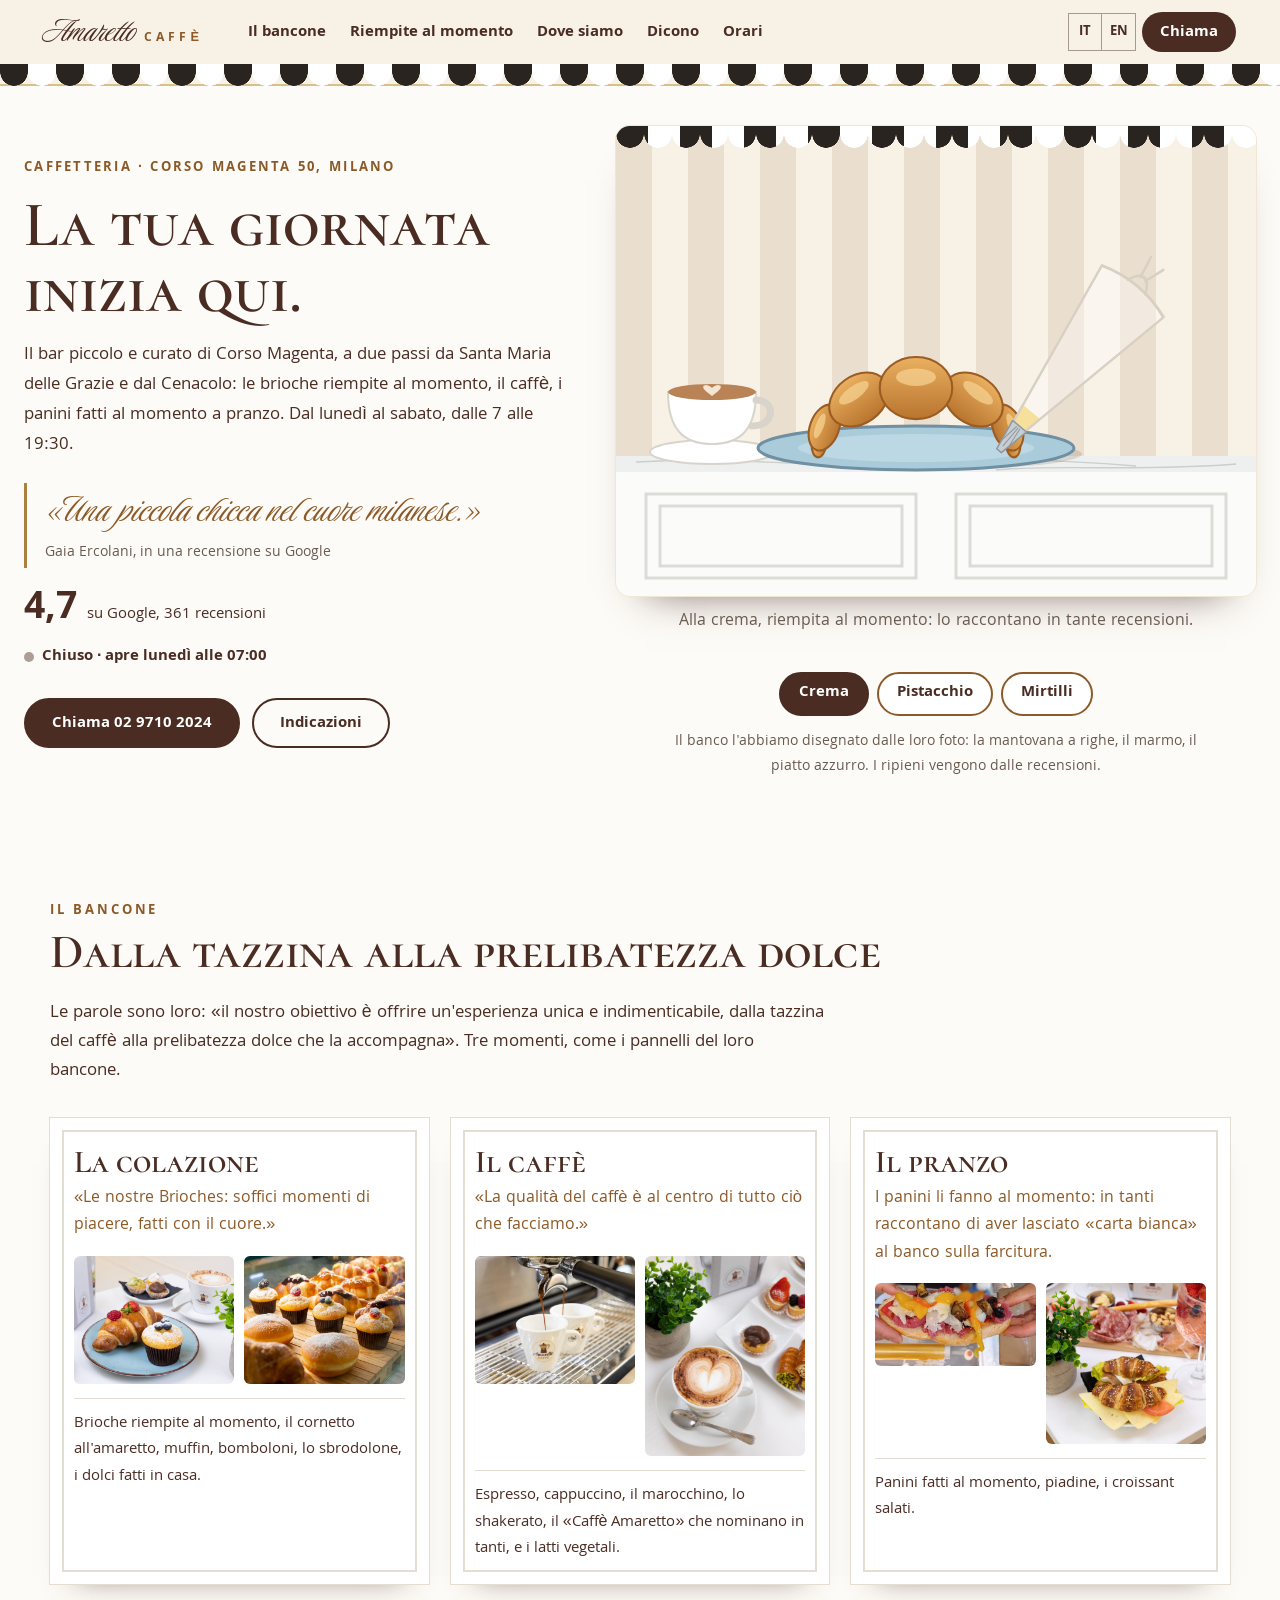
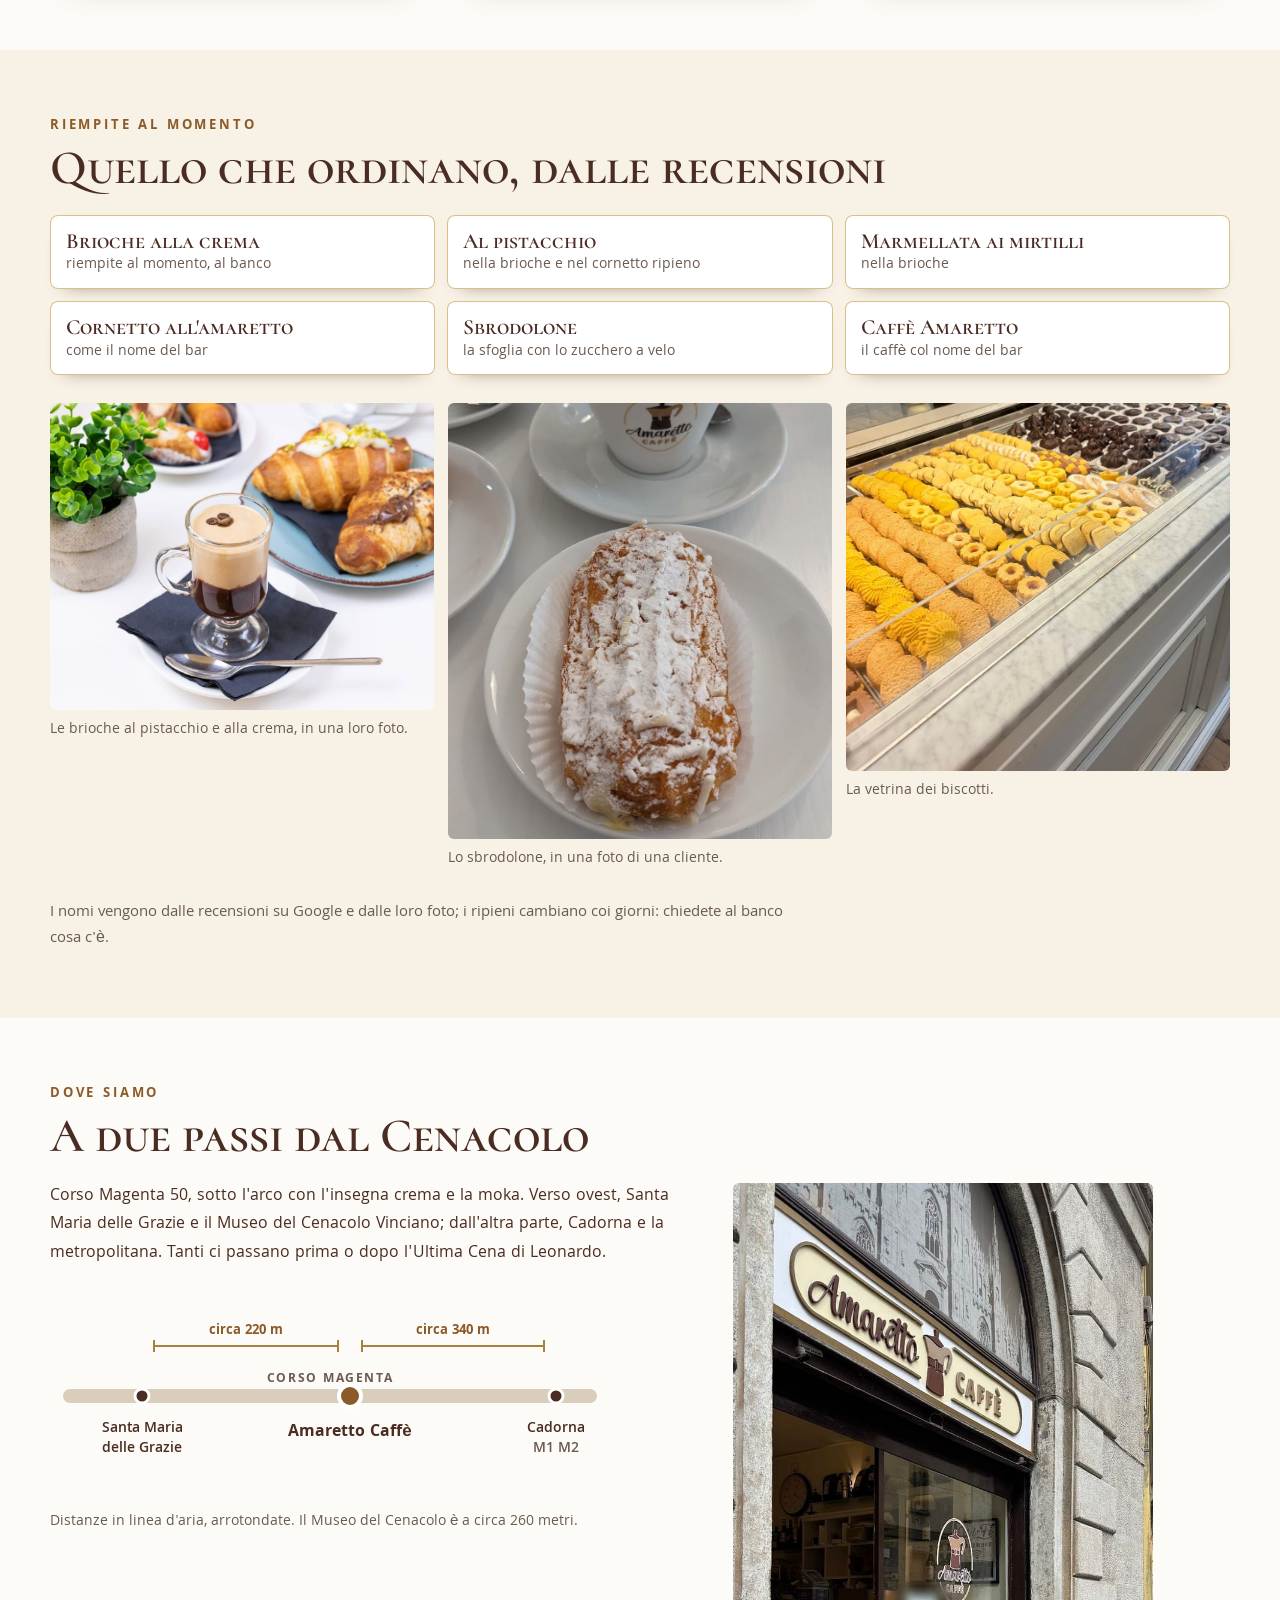
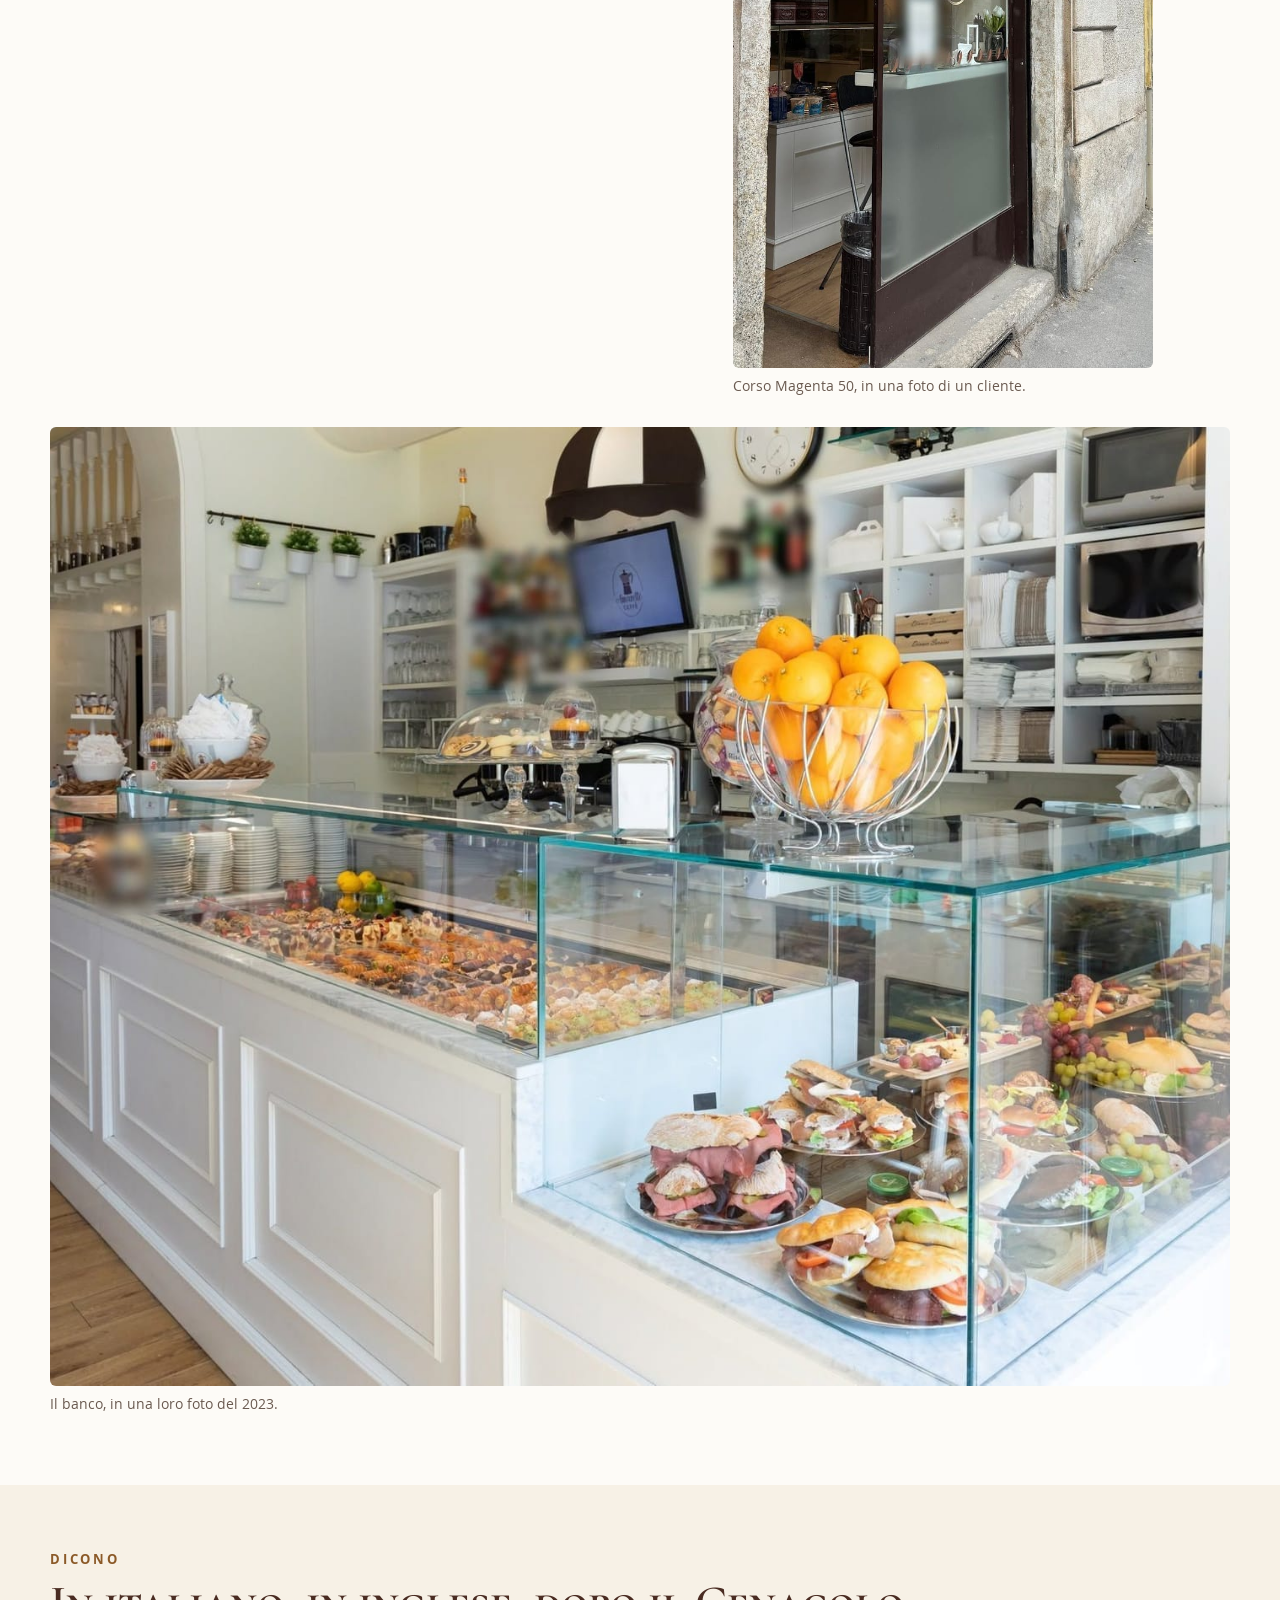
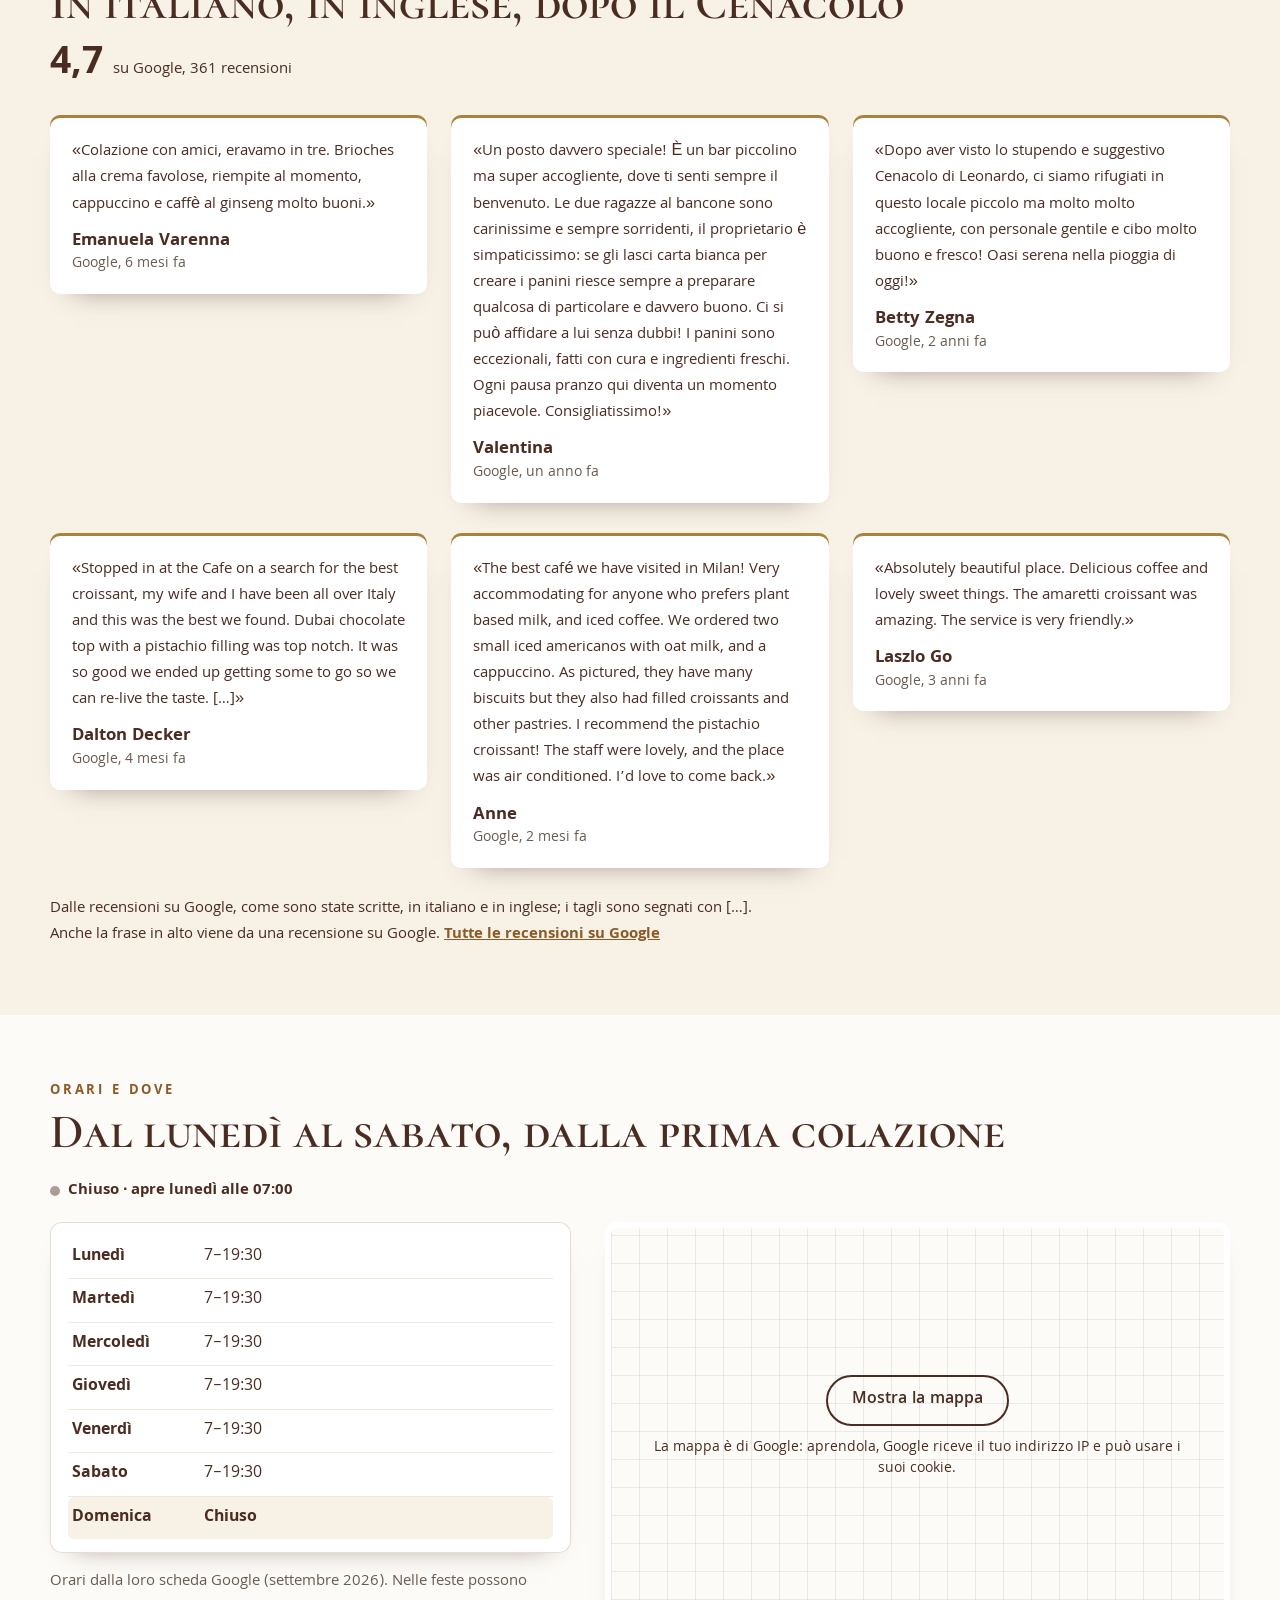
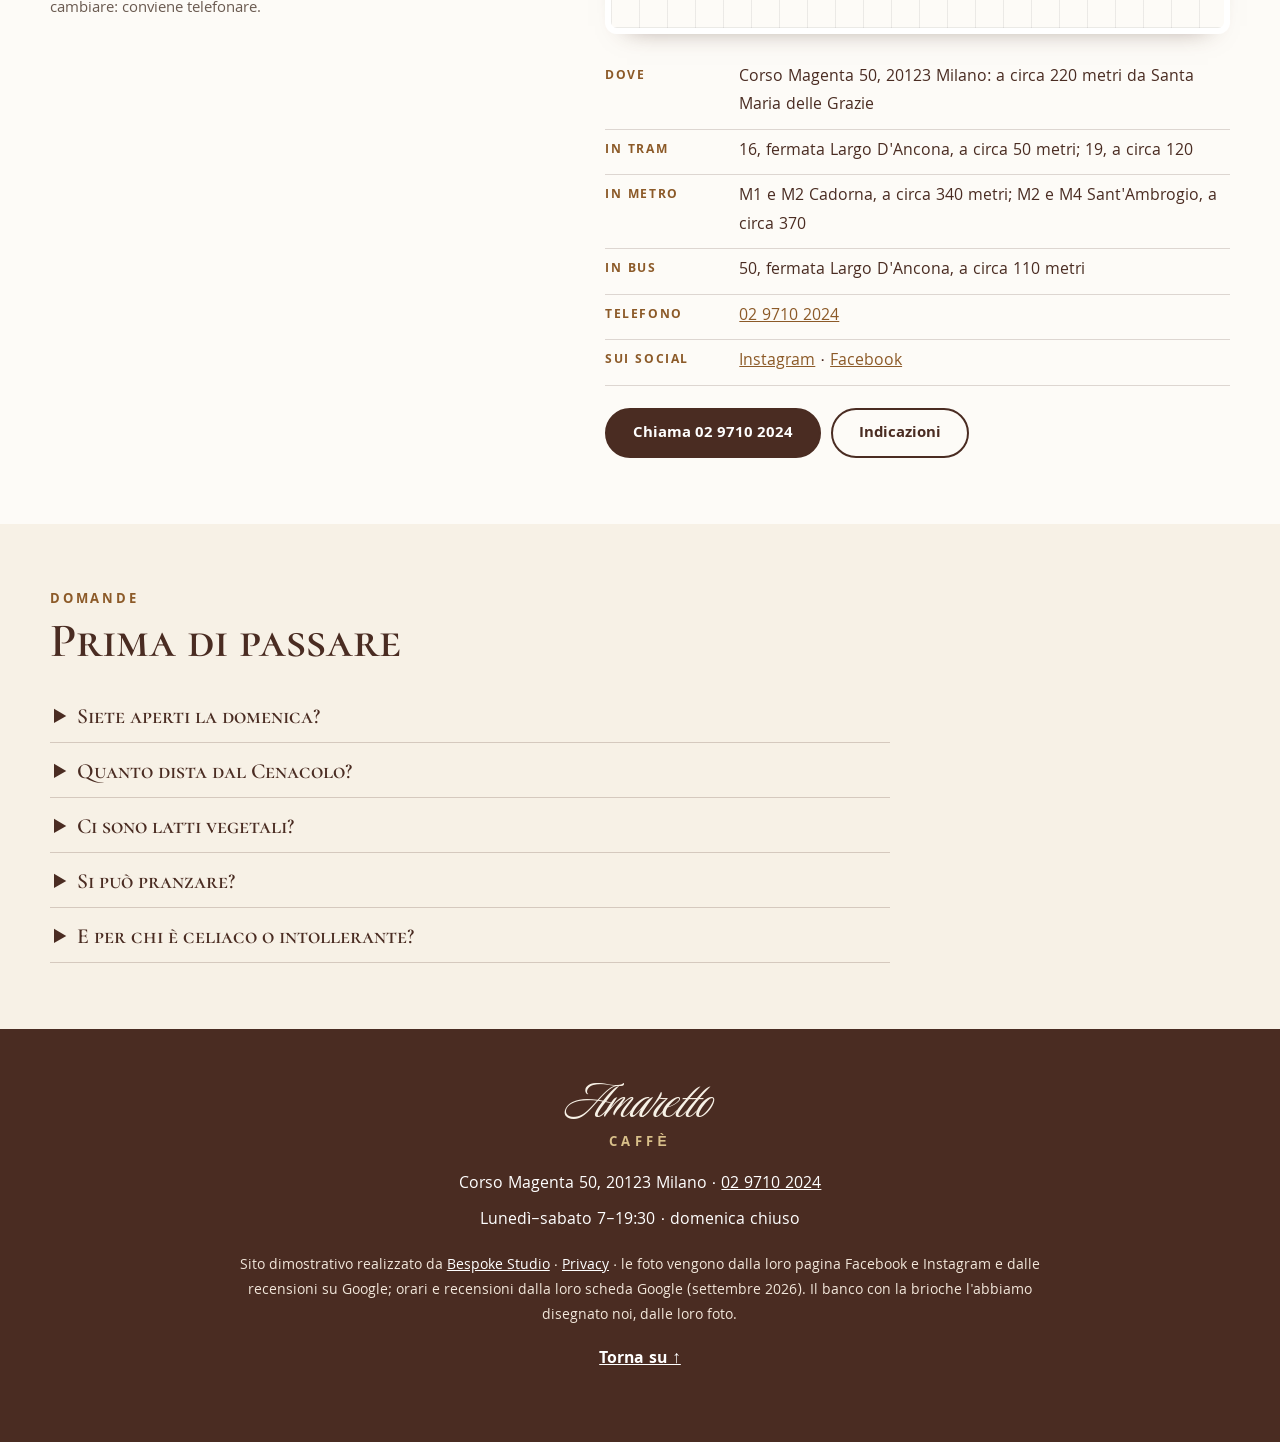
==== commit 43f2864c: "Privacy e pulizia: caratteri sul sito, mappa al clic, informativa, noindex - caratteri copiati nel s" ====
--- a/index.html
+++ b/index.html
@@ -3,6 +3,7 @@
 <head>
 <meta charset="utf-8">
 <meta name="viewport" content="width=device-width, initial-scale=1">
+<meta name="robots" content="noindex">
 <script>(function(){var r=document.documentElement;r.classList.remove('no-js');
 /* la firma: finché main.js non parte c'è il cornetto vuoto sul piatto; se il codice non arriva, dopo 2,5 s c'è il cornetto riempito */
 try{if(!matchMedia('(prefers-reduced-motion: reduce)').matches){r.classList.add('firma-attesa');window.__attesaBrioche=setTimeout(function(){r.classList.remove('firma-attesa')},2500)}}catch(e){}})()</script>
@@ -20,15 +21,53 @@
 <link rel="icon" href="img/favicon.svg" type="image/svg+xml">
 <link rel="icon" href="img/favicon-32.png" sizes="32x32" type="image/png">
 <link rel="apple-touch-icon" href="img/apple-touch-icon.png">
-<link rel="preconnect" href="https://fonts.googleapis.com">
-<link rel="preconnect" href="https://fonts.gstatic.com" crossorigin>
-<link href="https://fonts.googleapis.com/css2?family=Luxurious+Script&amp;family=Cormorant+SC:wght@500;600;700&amp;family=Khula:wght@400;600;700&amp;display=swap" rel="stylesheet">
+<link rel="stylesheet" href="fonts/fonts.css?v=1">
 <link rel="stylesheet" href="css/styles.css?v=1">
 <script src="https://cdn.jsdelivr.net/npm/gsap@3.12.5/dist/gsap.min.js" defer></script>
 <script src="https://cdn.jsdelivr.net/npm/gsap@3.12.5/dist/ScrollTrigger.min.js" defer></script>
 <script src="js/main.js?v=1" defer></script>
 <script type="application/ld+json">
-{"@context":"https://schema.org","@type":"CafeOrCoffeeShop","name":"Amaretto Caffè","description":"Caffetteria in Corso Magenta 50 a Milano, a due passi da Santa Maria delle Grazie e dal Cenacolo: colazione con le brioche riempite al momento, caffè, panini a pranzo.","url":"https://rotenzark.github.io/amaretto-caffe-magenta/","image":"https://rotenzark.github.io/amaretto-caffe-magenta/img/og.jpg","telephone":"+39 02 9710 2024","address":{"@type":"PostalAddress","streetAddress":"Corso Magenta 50","postalCode":"20123","addressLocality":"Milano","addressRegion":"MI","addressCountry":"IT"},"geo":{"@type":"GeoCoordinates","latitude":45.4658,"longitude":9.17394},"openingHoursSpecification":[{"@type":"OpeningHoursSpecification","dayOfWeek":["Monday","Tuesday","Wednesday","Thursday","Friday","Saturday"],"opens":"07:00","closes":"19:30"}],"aggregateRating":{"@type":"AggregateRating","ratingValue":"4.7","reviewCount":"361","bestRating":"5"},"sameAs":["https://www.instagram.com/amaretto.caffe/","https://www.facebook.com/amarettocaffemilano/"]}
+{
+  "@context": "https://schema.org",
+  "@type": "CafeOrCoffeeShop",
+  "name": "Amaretto Caffè",
+  "description": "Caffetteria in Corso Magenta 50 a Milano, a due passi da Santa Maria delle Grazie e dal Cenacolo: colazione con le brioche riempite al momento, caffè, panini a pranzo.",
+  "url": "https://rotenzark.github.io/amaretto-caffe-magenta/",
+  "image": "https://rotenzark.github.io/amaretto-caffe-magenta/img/og.jpg",
+  "telephone": "+39 02 9710 2024",
+  "address": {
+    "@type": "PostalAddress",
+    "streetAddress": "Corso Magenta 50",
+    "postalCode": "20123",
+    "addressLocality": "Milano",
+    "addressRegion": "MI",
+    "addressCountry": "IT"
+  },
+  "geo": {
+    "@type": "GeoCoordinates",
+    "latitude": 45.4658,
+    "longitude": 9.17394
+  },
+  "openingHoursSpecification": [
+    {
+      "@type": "OpeningHoursSpecification",
+      "dayOfWeek": [
+        "Monday",
+        "Tuesday",
+        "Wednesday",
+        "Thursday",
+        "Friday",
+        "Saturday"
+      ],
+      "opens": "07:00",
+      "closes": "19:30"
+    }
+  ],
+  "sameAs": [
+    "https://www.instagram.com/amaretto.caffe/",
+    "https://www.facebook.com/amarettocaffemilano/"
+  ]
+}
 </script>
 <script type="application/ld+json">
 {"@context":"https://schema.org","@type":"FAQPage","mainEntity":[
@@ -88,7 +127,7 @@
       <h1 id="titolo" class="apertura__titolo" data-i18n="h.titolo">La tua giornata inizia qui.</h1>
       <p class="apertura__frase" data-i18n="h.testo">Il bar piccolo e curato di Corso Magenta, a due passi da Santa Maria delle Grazie e dal Cenacolo: le brioche riempite al momento, il caffè, i panini fatti al momento a pranzo. Dal lunedì al sabato, dalle 7 alle 19:30.</p>
       <blockquote class="citazione">
-        <p>«Una piccola chicca nel cuore milanese.»</p>
+        <p lang="it">«Una piccola chicca nel cuore milanese.»</p>
         <footer data-i18n="h.chi">Gaia Ercolani, in una recensione su Google</footer>
       </blockquote>
       <p class="voto"><b class="voto__n">4,7</b> <span class="voto__su" data-i18n="h.google">su Google, 361 recensioni</span></p>
@@ -265,9 +304,9 @@
     <h2 id="diconoT" class="capitolo__titolo" data-i18n="d.titolo">In italiano, in inglese, dopo il Cenacolo</h2>
     <p class="voto voto--sezione"><b class="voto__n">4,7</b> <span class="voto__su" data-i18n="d.google">su Google, 361 recensioni</span></p>
     <ul class="recensioni">
-      <li class="recensione reveal"><p class="recensione__testo">«Colazione con amici, eravamo in tre. Brioches alla crema favolose, riempite al momento, cappuccino e caffè al ginseng molto buoni.»</p><p class="recensione__chi"><b>Emanuela Varenna</b> <span data-i18n="d.g6m">Google, 6 mesi fa</span></p></li>
-      <li class="recensione reveal"><p class="recensione__testo">«Un posto davvero speciale! È un bar piccolino ma super accogliente, dove ti senti sempre il benvenuto. Le due ragazze al bancone sono carinissime e sempre sorridenti, il proprietario è simpaticissimo: se gli lasci carta bianca per creare i panini riesce sempre a preparare qualcosa di particolare e davvero buono. Ci si può affidare a lui senza dubbi! I panini sono eccezionali, fatti con cura e ingredienti freschi. Ogni pausa pranzo qui diventa un momento piacevole. Consigliatissimo!»</p><p class="recensione__chi"><b>Valentina</b> <span data-i18n="d.g1a">Google, un anno fa</span></p></li>
-      <li class="recensione reveal"><p class="recensione__testo">«Dopo aver visto lo stupendo e suggestivo Cenacolo di Leonardo, ci siamo rifugiati in questo locale piccolo ma molto molto accogliente, con personale gentile e cibo molto buono e fresco! Oasi serena nella pioggia di oggi!»</p><p class="recensione__chi"><b>Betty Zegna</b> <span data-i18n="d.g2a">Google, 2 anni fa</span></p></li>
+      <li class="recensione reveal"><p lang="it" class="recensione__testo">«Colazione con amici, eravamo in tre. Brioches alla crema favolose, riempite al momento, cappuccino e caffè al ginseng molto buoni.»</p><p class="recensione__chi"><b>Emanuela Varenna</b> <span data-i18n="d.g6m">Google, 6 mesi fa</span></p></li>
+      <li class="recensione reveal"><p lang="it" class="recensione__testo">«Un posto davvero speciale! È un bar piccolino ma super accogliente, dove ti senti sempre il benvenuto. Le due ragazze al bancone sono carinissime e sempre sorridenti, il proprietario è simpaticissimo: se gli lasci carta bianca per creare i panini riesce sempre a preparare qualcosa di particolare e davvero buono. Ci si può affidare a lui senza dubbi! I panini sono eccezionali, fatti con cura e ingredienti freschi. Ogni pausa pranzo qui diventa un momento piacevole. Consigliatissimo!»</p><p class="recensione__chi"><b>Valentina</b> <span data-i18n="d.g1a">Google, un anno fa</span></p></li>
+      <li class="recensione reveal"><p lang="it" class="recensione__testo">«Dopo aver visto lo stupendo e suggestivo Cenacolo di Leonardo, ci siamo rifugiati in questo locale piccolo ma molto molto accogliente, con personale gentile e cibo molto buono e fresco! Oasi serena nella pioggia di oggi!»</p><p class="recensione__chi"><b>Betty Zegna</b> <span data-i18n="d.g2a">Google, 2 anni fa</span></p></li>
       <li class="recensione reveal" lang="en"><p class="recensione__testo">«Stopped in at the Cafe on a search for the best croissant, my wife and I have been all over Italy and this was the best we found. Dubai chocolate top with a pistachio filling was top notch. It was so good we ended up getting some to go so we can re-live the taste. <span class="taglio">[…]</span>»</p><p class="recensione__chi"><b>Dalton Decker</b> <span data-i18n="d.g4m">Google, 4 mesi fa</span></p></li>
       <li class="recensione reveal" lang="en"><p class="recensione__testo">«The best café we have visited in Milan! Very accommodating for anyone who prefers plant based milk, and iced coffee. We ordered two small iced americanos with oat milk, and a cappuccino. As pictured, they have many biscuits but they also had filled croissants and other pastries. I recommend the pistachio croissant! The staff were lovely, and the place was air conditioned. I’d love to come back.»</p><p class="recensione__chi"><b>Anne</b> <span data-i18n="d.g2m">Google, 2 mesi fa</span></p></li>
       <li class="recensione reveal" lang="en"><p class="recensione__testo">«Absolutely beautiful place. Delicious coffee and lovely sweet things. The amaretti croissant was amazing. The service is very friendly.»</p><p class="recensione__chi"><b>Laszlo Go</b> <span data-i18n="d.g3a">Google, 3 anni fa</span></p></li>
@@ -295,7 +334,7 @@
       </div>
       <div class="dove">
         <div class="cartina reveal">
-          <iframe title="Mappa: Amaretto Caffè, Corso Magenta 50, Milano" data-i18n-title="o.mappa" src="https://maps.google.com/maps?q=Amaretto%20Caff%C3%A8%2C%20Corso%20Magenta%2050%2C%2020123%20Milano&amp;z=16&amp;output=embed" width="600" height="400" loading="lazy" referrerpolicy="no-referrer-when-downgrade"></iframe>
+          <div class="mappa-clic" data-mappa-clic style="--mappa-h: 400px"><template><iframe title="Mappa: Amaretto Caffè, Corso Magenta 50, Milano" data-i18n-title="o.mappa" src="https://maps.google.com/maps?q=Amaretto%20Caff%C3%A8%2C%20Corso%20Magenta%2050%2C%2020123%20Milano&amp;z=16&amp;output=embed" width="600" height="400" loading="lazy" referrerpolicy="no-referrer-when-downgrade"></iframe></template><div class="mappa-clic__velo"><a class="mappa-clic__btn" href="https://www.google.com/maps/dir/?api=1&amp;destination=Amaretto+Caff%C3%A8%2C+Corso+Magenta+50%2C+20123+Milano" target="_blank" rel="noopener">Mostra la mappa</a><p class="mappa-clic__nota">La mappa è di Google: aprendola, Google riceve il tuo indirizzo IP e può usare i suoi cookie.</p></div></div>
         </div>
         <dl class="indirizzo">
           <div><dt data-i18n="o.dove">Dove</dt><dd data-i18n="o.dovev">Corso Magenta 50, 20123 Milano: a circa 220 metri da Santa Maria delle Grazie</dd></div>
@@ -331,7 +370,7 @@
     <p class="piede__sotto">Caffè</p>
     <p class="piede__dove">Corso Magenta 50, 20123 Milano · <a href="tel:+390297102024" class="intero">02 9710 2024</a></p>
     <p class="piede__orario" data-i18n="f2.orario">Lunedì–sabato 7–19:30 · domenica chiuso</p>
-    <p class="piede__cred" data-i18n="f2.cred">Sito dimostrativo realizzato da <a href="https://bespokestud.io" rel="noopener">Bespoke Studio</a> · le foto vengono dalla loro pagina Facebook e Instagram e dalle recensioni su Google; orari e recensioni dalla loro scheda Google (settembre 2026). Il banco con la brioche l'abbiamo disegnato noi, dalle loro foto.</p>
+    <p class="piede__cred" data-i18n="f2.cred">Sito dimostrativo realizzato da <a href="https://bespokestud.io" rel="noopener">Bespoke Studio</a> · <a href="privacy.html">Privacy</a> · le foto vengono dalla loro pagina Facebook e Instagram e dalle recensioni su Google; orari e recensioni dalla loro scheda Google (settembre 2026). Il banco con la brioche l'abbiamo disegnato noi, dalle loro foto.</p>
     <p><a class="piede__su" href="#inizio" data-i18n="f2.su">Torna su ↑</a></p>
   </div>
 </footer>
@@ -346,5 +385,6 @@
   <img id="lightboxImg" src="" alt="">
 </div>
 
+<script src="js/mappa-clic.js?v=1" defer></script>
 </body>
 </html>
--- a/fonts/fonts.css
+++ b/fonts/fonts.css
@@ -0,0 +1,244 @@
+/* Caratteri ospitati sul sito: nessuna richiesta a Google Fonts o Fontshare (giro privacy 1/10/2026). Licenze in LICENSE.txt. */
+/* cyrillic-ext */
+@font-face {
+  font-family: 'Cormorant SC';
+  font-style: normal;
+  font-weight: 500;
+  font-display: swap;
+  src: url(cormorantsc-v19-0ybmGD4kxqXBmOVLG30OGwsmWBMk9xfzwDM.woff2) format('woff2');
+  unicode-range: U+0460-052F, U+1C80-1C8A, U+20B4, U+2DE0-2DFF, U+A640-A69F, U+FE2E-FE2F;
+}
+/* cyrillic */
+@font-face {
+  font-family: 'Cormorant SC';
+  font-style: normal;
+  font-weight: 500;
+  font-display: swap;
+  src: url(cormorantsc-v19-0ybmGD4kxqXBmOVLG30OGwsmWBMk_hfzwDM.woff2) format('woff2');
+  unicode-range: U+0301, U+0400-045F, U+0490-0491, U+04B0-04B1, U+2116;
+}
+/* vietnamese */
+@font-face {
+  font-family: 'Cormorant SC';
+  font-style: normal;
+  font-weight: 500;
+  font-display: swap;
+  src: url(cormorantsc-v19-0ybmGD4kxqXBmOVLG30OGwsmWBMk9RfzwDM.woff2) format('woff2');
+  unicode-range: U+0102-0103, U+0110-0111, U+0128-0129, U+0168-0169, U+01A0-01A1, U+01AF-01B0, U+0300-0301, U+0303-0304, U+0308-0309, U+0323, U+0329, U+1EA0-1EF9, U+20AB;
+}
+/* latin-ext */
+@font-face {
+  font-family: 'Cormorant SC';
+  font-style: normal;
+  font-weight: 500;
+  font-display: swap;
+  src: url(cormorantsc-v19-0ybmGD4kxqXBmOVLG30OGwsmWBMk9BfzwDM.woff2) format('woff2');
+  unicode-range: U+0100-02BA, U+02BD-02C5, U+02C7-02CC, U+02CE-02D7, U+02DD-02FF, U+0304, U+0308, U+0329, U+1D00-1DBF, U+1E00-1E9F, U+1EF2-1EFF, U+2020, U+20A0-20AB, U+20AD-20C0, U+2113, U+2C60-2C7F, U+A720-A7FF;
+}
+/* latin */
+@font-face {
+  font-family: 'Cormorant SC';
+  font-style: normal;
+  font-weight: 500;
+  font-display: swap;
+  src: url(cormorantsc-v19-0ybmGD4kxqXBmOVLG30OGwsmWBMk-hfz.woff2) format('woff2');
+  unicode-range: U+0000-00FF, U+0131, U+0152-0153, U+02BB-02BC, U+02C6, U+02DA, U+02DC, U+0304, U+0308, U+0329, U+2000-206F, U+20AC, U+2122, U+2191, U+2193, U+2212, U+2215, U+FEFF, U+FFFD;
+}
+/* cyrillic-ext */
+@font-face {
+  font-family: 'Cormorant SC';
+  font-style: normal;
+  font-weight: 600;
+  font-display: swap;
+  src: url(cormorantsc-v19-0ybmGD4kxqXBmOVLG30OGwsmdBQk9xfzwDM.woff2) format('woff2');
+  unicode-range: U+0460-052F, U+1C80-1C8A, U+20B4, U+2DE0-2DFF, U+A640-A69F, U+FE2E-FE2F;
+}
+/* cyrillic */
+@font-face {
+  font-family: 'Cormorant SC';
+  font-style: normal;
+  font-weight: 600;
+  font-display: swap;
+  src: url(cormorantsc-v19-0ybmGD4kxqXBmOVLG30OGwsmdBQk_hfzwDM.woff2) format('woff2');
+  unicode-range: U+0301, U+0400-045F, U+0490-0491, U+04B0-04B1, U+2116;
+}
+/* vietnamese */
+@font-face {
+  font-family: 'Cormorant SC';
+  font-style: normal;
+  font-weight: 600;
+  font-display: swap;
+  src: url(cormorantsc-v19-0ybmGD4kxqXBmOVLG30OGwsmdBQk9RfzwDM.woff2) format('woff2');
+  unicode-range: U+0102-0103, U+0110-0111, U+0128-0129, U+0168-0169, U+01A0-01A1, U+01AF-01B0, U+0300-0301, U+0303-0304, U+0308-0309, U+0323, U+0329, U+1EA0-1EF9, U+20AB;
+}
+/* latin-ext */
+@font-face {
+  font-family: 'Cormorant SC';
+  font-style: normal;
+  font-weight: 600;
+  font-display: swap;
+  src: url(cormorantsc-v19-0ybmGD4kxqXBmOVLG30OGwsmdBQk9BfzwDM.woff2) format('woff2');
+  unicode-range: U+0100-02BA, U+02BD-02C5, U+02C7-02CC, U+02CE-02D7, U+02DD-02FF, U+0304, U+0308, U+0329, U+1D00-1DBF, U+1E00-1E9F, U+1EF2-1EFF, U+2020, U+20A0-20AB, U+20AD-20C0, U+2113, U+2C60-2C7F, U+A720-A7FF;
+}
+/* latin */
+@font-face {
+  font-family: 'Cormorant SC';
+  font-style: normal;
+  font-weight: 600;
+  font-display: swap;
+  src: url(cormorantsc-v19-0ybmGD4kxqXBmOVLG30OGwsmdBQk-hfz.woff2) format('woff2');
+  unicode-range: U+0000-00FF, U+0131, U+0152-0153, U+02BB-02BC, U+02C6, U+02DA, U+02DC, U+0304, U+0308, U+0329, U+2000-206F, U+20AC, U+2122, U+2191, U+2193, U+2212, U+2215, U+FEFF, U+FFFD;
+}
+/* cyrillic-ext */
+@font-face {
+  font-family: 'Cormorant SC';
+  font-style: normal;
+  font-weight: 700;
+  font-display: swap;
+  src: url(cormorantsc-v19-0ybmGD4kxqXBmOVLG30OGwsmEBUk9xfzwDM.woff2) format('woff2');
+  unicode-range: U+0460-052F, U+1C80-1C8A, U+20B4, U+2DE0-2DFF, U+A640-A69F, U+FE2E-FE2F;
+}
+/* cyrillic */
+@font-face {
+  font-family: 'Cormorant SC';
+  font-style: normal;
+  font-weight: 700;
+  font-display: swap;
+  src: url(cormorantsc-v19-0ybmGD4kxqXBmOVLG30OGwsmEBUk_hfzwDM.woff2) format('woff2');
+  unicode-range: U+0301, U+0400-045F, U+0490-0491, U+04B0-04B1, U+2116;
+}
+/* vietnamese */
+@font-face {
+  font-family: 'Cormorant SC';
+  font-style: normal;
+  font-weight: 700;
+  font-display: swap;
+  src: url(cormorantsc-v19-0ybmGD4kxqXBmOVLG30OGwsmEBUk9RfzwDM.woff2) format('woff2');
+  unicode-range: U+0102-0103, U+0110-0111, U+0128-0129, U+0168-0169, U+01A0-01A1, U+01AF-01B0, U+0300-0301, U+0303-0304, U+0308-0309, U+0323, U+0329, U+1EA0-1EF9, U+20AB;
+}
+/* latin-ext */
+@font-face {
+  font-family: 'Cormorant SC';
+  font-style: normal;
+  font-weight: 700;
+  font-display: swap;
+  src: url(cormorantsc-v19-0ybmGD4kxqXBmOVLG30OGwsmEBUk9BfzwDM.woff2) format('woff2');
+  unicode-range: U+0100-02BA, U+02BD-02C5, U+02C7-02CC, U+02CE-02D7, U+02DD-02FF, U+0304, U+0308, U+0329, U+1D00-1DBF, U+1E00-1E9F, U+1EF2-1EFF, U+2020, U+20A0-20AB, U+20AD-20C0, U+2113, U+2C60-2C7F, U+A720-A7FF;
+}
+/* latin */
+@font-face {
+  font-family: 'Cormorant SC';
+  font-style: normal;
+  font-weight: 700;
+  font-display: swap;
+  src: url(cormorantsc-v19-0ybmGD4kxqXBmOVLG30OGwsmEBUk-hfz.woff2) format('woff2');
+  unicode-range: U+0000-00FF, U+0131, U+0152-0153, U+02BB-02BC, U+02C6, U+02DA, U+02DC, U+0304, U+0308, U+0329, U+2000-206F, U+20AC, U+2122, U+2191, U+2193, U+2212, U+2215, U+FEFF, U+FFFD;
+}
+/* devanagari */
+@font-face {
+  font-family: 'Khula';
+  font-style: normal;
+  font-weight: 400;
+  font-display: swap;
+  src: url(khula-v17-OpNCnoEOns3V7GcPrg7shw.woff2) format('woff2');
+  unicode-range: U+0900-097F, U+1CD0-1CF9, U+200C-200D, U+20A8, U+20B9, U+20F0, U+25CC, U+A830-A839, U+A8E0-A8FF, U+11B00-11B09;
+}
+/* latin-ext */
+@font-face {
+  font-family: 'Khula';
+  font-style: normal;
+  font-weight: 400;
+  font-display: swap;
+  src: url(khula-v17-OpNCnoEOns3V7GcArg7shw.woff2) format('woff2');
+  unicode-range: U+0100-02BA, U+02BD-02C5, U+02C7-02CC, U+02CE-02D7, U+02DD-02FF, U+0304, U+0308, U+0329, U+1D00-1DBF, U+1E00-1E9F, U+1EF2-1EFF, U+2020, U+20A0-20AB, U+20AD-20C0, U+2113, U+2C60-2C7F, U+A720-A7FF;
+}
+/* latin */
+@font-face {
+  font-family: 'Khula';
+  font-style: normal;
+  font-weight: 400;
+  font-display: swap;
+  src: url(khula-v17-OpNCnoEOns3V7GcOrg4.woff2) format('woff2');
+  unicode-range: U+0000-00FF, U+0131, U+0152-0153, U+02BB-02BC, U+02C6, U+02DA, U+02DC, U+0304, U+0308, U+0329, U+2000-206F, U+20AC, U+2122, U+2191, U+2193, U+2212, U+2215, U+FEFF, U+FFFD;
+}
+/* devanagari */
+@font-face {
+  font-family: 'Khula';
+  font-style: normal;
+  font-weight: 600;
+  font-display: swap;
+  src: url(khula-v17-OpNPnoEOns3V7G_RihvSpi9NXw.woff2) format('woff2');
+  unicode-range: U+0900-097F, U+1CD0-1CF9, U+200C-200D, U+20A8, U+20B9, U+20F0, U+25CC, U+A830-A839, U+A8E0-A8FF, U+11B00-11B09;
+}
+/* latin-ext */
+@font-face {
+  font-family: 'Khula';
+  font-style: normal;
+  font-weight: 600;
+  font-display: swap;
+  src: url(khula-v17-OpNPnoEOns3V7G_Rihvdpi9NXw.woff2) format('woff2');
+  unicode-range: U+0100-02BA, U+02BD-02C5, U+02C7-02CC, U+02CE-02D7, U+02DD-02FF, U+0304, U+0308, U+0329, U+1D00-1DBF, U+1E00-1E9F, U+1EF2-1EFF, U+2020, U+20A0-20AB, U+20AD-20C0, U+2113, U+2C60-2C7F, U+A720-A7FF;
+}
+/* latin */
+@font-face {
+  font-family: 'Khula';
+  font-style: normal;
+  font-weight: 600;
+  font-display: swap;
+  src: url(khula-v17-OpNPnoEOns3V7G_RihvTpi8.woff2) format('woff2');
+  unicode-range: U+0000-00FF, U+0131, U+0152-0153, U+02BB-02BC, U+02C6, U+02DA, U+02DC, U+0304, U+0308, U+0329, U+2000-206F, U+20AC, U+2122, U+2191, U+2193, U+2212, U+2215, U+FEFF, U+FFFD;
+}
+/* devanagari */
+@font-face {
+  font-family: 'Khula';
+  font-style: normal;
+  font-weight: 700;
+  font-display: swap;
+  src: url(khula-v17-OpNPnoEOns3V7G-1ixvSpi9NXw.woff2) format('woff2');
+  unicode-range: U+0900-097F, U+1CD0-1CF9, U+200C-200D, U+20A8, U+20B9, U+20F0, U+25CC, U+A830-A839, U+A8E0-A8FF, U+11B00-11B09;
+}
+/* latin-ext */
+@font-face {
+  font-family: 'Khula';
+  font-style: normal;
+  font-weight: 700;
+  font-display: swap;
+  src: url(khula-v17-OpNPnoEOns3V7G-1ixvdpi9NXw.woff2) format('woff2');
+  unicode-range: U+0100-02BA, U+02BD-02C5, U+02C7-02CC, U+02CE-02D7, U+02DD-02FF, U+0304, U+0308, U+0329, U+1D00-1DBF, U+1E00-1E9F, U+1EF2-1EFF, U+2020, U+20A0-20AB, U+20AD-20C0, U+2113, U+2C60-2C7F, U+A720-A7FF;
+}
+/* latin */
+@font-face {
+  font-family: 'Khula';
+  font-style: normal;
+  font-weight: 700;
+  font-display: swap;
+  src: url(khula-v17-OpNPnoEOns3V7G-1ixvTpi8.woff2) format('woff2');
+  unicode-range: U+0000-00FF, U+0131, U+0152-0153, U+02BB-02BC, U+02C6, U+02DA, U+02DC, U+0304, U+0308, U+0329, U+2000-206F, U+20AC, U+2122, U+2191, U+2193, U+2212, U+2215, U+FEFF, U+FFFD;
+}
+/* vietnamese */
+@font-face {
+  font-family: 'Luxurious Script';
+  font-style: normal;
+  font-weight: 400;
+  font-display: swap;
+  src: url(luxuriousscript-v9-ahcCv9e7yydulT32KZ0rBIoD7DzMs0LEbh1J.woff2) format('woff2');
+  unicode-range: U+0102-0103, U+0110-0111, U+0128-0129, U+0168-0169, U+01A0-01A1, U+01AF-01B0, U+0300-0301, U+0303-0304, U+0308-0309, U+0323, U+0329, U+1EA0-1EF9, U+20AB;
+}
+/* latin-ext */
+@font-face {
+  font-family: 'Luxurious Script';
+  font-style: normal;
+  font-weight: 400;
+  font-display: swap;
+  src: url(luxuriousscript-v9-ahcCv9e7yydulT32KZ0rBIoD7DzMs0PEbh1J.woff2) format('woff2');
+  unicode-range: U+0100-02BA, U+02BD-02C5, U+02C7-02CC, U+02CE-02D7, U+02DD-02FF, U+0304, U+0308, U+0329, U+1D00-1DBF, U+1E00-1E9F, U+1EF2-1EFF, U+2020, U+20A0-20AB, U+20AD-20C0, U+2113, U+2C60-2C7F, U+A720-A7FF;
+}
+/* latin */
+@font-face {
+  font-family: 'Luxurious Script';
+  font-style: normal;
+  font-weight: 400;
+  font-display: swap;
+  src: url(luxuriousscript-v9-ahcCv9e7yydulT32KZ0rBIoD7DzMs03Ebg.woff2) format('woff2');
+  unicode-range: U+0000-00FF, U+0131, U+0152-0153, U+02BB-02BC, U+02C6, U+02DA, U+02DC, U+0304, U+0308, U+0329, U+2000-206F, U+20AC, U+2122, U+2191, U+2193, U+2212, U+2215, U+FEFF, U+FFFD;
+}
--- a/css/styles.css
+++ b/css/styles.css
@@ -285,3 +285,12 @@
 .firma-attesa .goccia { transform: scale(0); }
 .firma-attesa .copertura { opacity: 0; }
 /*/BRIOCHE*/
+
+/*MAPPACLIC*/
+/* la mappa Google si carica solo al clic (giro privacy 1/10/2026) */
+.mappa-clic { display: flex; align-items: center; justify-content: center; width: 100%; height: 100%; min-height: var(--mappa-h, 320px); box-sizing: border-box; padding: 24px; text-align: center; background: repeating-linear-gradient(0deg, rgba(127, 127, 127, 0.14) 0 1px, transparent 1px 28px), repeating-linear-gradient(90deg, rgba(127, 127, 127, 0.14) 0 1px, transparent 1px 28px); }
+.mappa-clic__velo { display: flex; flex-direction: column; align-items: center; gap: 12px; max-width: 32em; }
+.mappa-clic__btn { display: inline-block; padding: 0.75em 1.4em; border: 2px solid currentColor; border-radius: 999px; color: inherit; font: inherit; font-weight: 600; line-height: 1.2; text-decoration: none; background: transparent; cursor: pointer; }
+.mappa-clic__btn:hover, .mappa-clic__btn:focus-visible { text-decoration: underline; }
+.mappa-clic__nota { margin: 0; font-size: 0.85em; line-height: 1.45; }
+/*/MAPPACLIC*/
